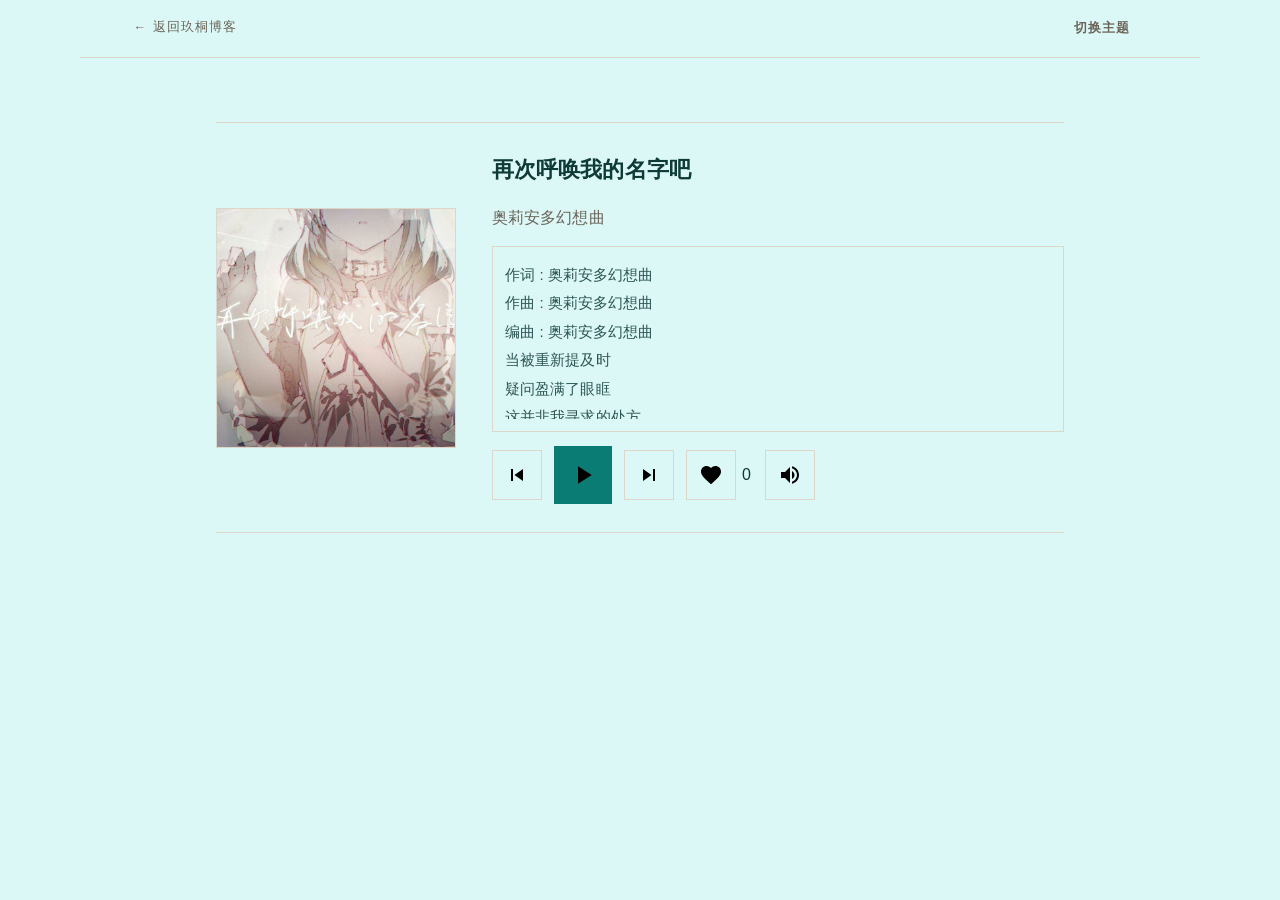
==== index.html @ cb377337 "独立化收尾：修正仓库层级、补齐部署配置、加本地歌单兜底 - 仓库根目录与站点根目录对齐（原先 .git 误套在内层 VocalRadio/ 下） - 新增 .gitignore；强化 .gitattr" ====
<!DOCTYPE html>
<html lang="zh-CN">
<head>
    <meta charset="UTF-8">
    <meta name="viewport" content="width=device-width, initial-scale=1.0">
    <title>术力口电台</title>
    <meta name="description" content="术力口电台：VOCALOID 歌曲播放器，带滚动歌词与点赞。">
    <meta name="theme-color" content="#39c5bb">
    <meta property="og:title" content="术力口电台">
    <meta property="og:description" content="VOCALOID 歌曲播放器，带滚动歌词与点赞。">
    <meta property="og:type" content="website">
    <link rel="icon" type="image/png" href="./cover/default.png">
    <link rel="stylesheet" href="./assets/style.css">
    <link rel="stylesheet" href="./assets/editorial.css">
</head>
<body class="radio-page">
    <div class="top-bar">
        <a class="back-home" href="https://yunjiutong.cn/" target="_blank" rel="noopener">← 返回玖桐博客</a>
        <button id="theme">切换主题</button>
    </div>
    <div class="container">
        <div class="card">
            <div class="media-card">
                <div class="radio-cover-wrap">
                    <img id="coverImg" class="radio-cover" src="./cover/default.png" alt="">
                </div>
                <div class="radio-right">
                    <div class="text-scroll-mask">
                        <div id="songTitle" class="song-title"></div>
                    </div>
                    <div class="text-scroll-mask">
                        <div id="songArtist" class="song-artist"></div>
                    </div>
                    <div class="lyric-box">
                        <div id="lyricWrap" class="lyric-wrap">暂无歌词~</div>
                    </div>
                    <div class="control-group">
                        <button class="btn-icon" id="btnPrev">
                            <svg viewBox="0 0 24 24"><path d="M6 6h2v12H6zm3.5 6l8.5 6V6z" /></svg>
                        </button>
                        <button class="btn-icon btn-play" id="btnPlay">
                            <svg viewBox="0 0 24 24"><path d="M8 5v14l11-7z" /></svg>
                        </button>
                        <button class="btn-icon" id="btnNext">
                            <svg viewBox="0 0 24 24"><path d="M6 18l8.5-6L6 6v12zM16 6v12h2V6h-2z" /></svg>
                        </button>
                        <div class="like-wrap">
                            <button class="btn-icon" id="btnLike">
                                <svg viewBox="0 0 24 24"><path d="M12 21.35l-1.45-1.32C5.4 15.36 2 12.28 2 8.5 2 5.42 4.42 3 7.5 3c1.74 0 3.41.81 4.5 2.09C13.09 3.81 14.76 3 16.5 3 19.58 3 22 5.42 22 8.5c0 3.78-3.4 6.86-8.55 11.54L12 21.35z" /></svg>
                            </button>
                            <span id="likeCountText" class="like-count-text">0</span>
                        </div>
                        <div class="volume-control" id="volumeControl">
                            <button class="btn-icon btn-mute" id="btnMute" title="音量">
                                <svg viewBox="0 0 24 24"><path d="M3 9v6h4l5 5V4L7 9H3zm13.5 3c0-1.77-1.02-3.29-2.5-4.03v8.05c1.48-.73 2.5-2.25 2.5-4.02zM14 3.23v2.06c2.89.86 5 3.54 5 6.71s-2.11 5.85-5 6.71v2.06c4.01-.91 7-4.49 7-8.77s-2.99-7.86-7-8.77z"/></svg>
                            </button>
                            <div class="volume-popover" id="volumePopover">
                                <input type="range" id="volumeSlider" min="0" max="100" step="1" value="80">
                                <span class="volume-text" id="volumeText">80%</span>
                            </div>
                        </div>
                    </div>
                </div>
            </div>
        </div>
    </div>
    <audio id="audioPlayer" preload="metadata" crossorigin="anonymous" playsinline></audio>
    <script src="./color-thief.min.js"></script>
    <script src="./assets/main.js"></script>
</body>
</html>
---- assets/style.css ----
* {
    margin: 0;
    padding: 0;
    box-sizing: border-box;
    -webkit-tap-highlight-color: transparent;
}
:root {
    /* Miku默认兜底配色，JS运行时覆盖 */
    --dyn-color1: rgb(14, 58, 56);
    --dyn-color2: rgb(220, 248, 246);
    --dyn-rgb1: 14, 58, 56;
    --dyn-rgb2: 220, 248, 246;
    color-scheme: light;
    --page-bg: var(--dyn-color2);
    --text-color: var(--dyn-color1);
    --text-secondary: rgba(var(--dyn-rgb1), 0.72);
    --surface: rgba(255, 255, 255, 0.18);
    --radius: 20px;
    --border: rgba(var(--dyn-rgb1), 0.16);
    --shadow-normal: 0 10px 30px rgba(0, 0, 0, 0.18);
}
/* 修复！主题挂载在html根节点 :root，不要写body */
:root[data-theme="dark"] {
    color-scheme: dark;
    --page-bg: var(--dyn-color1);
    --text-color: var(--dyn-color2);
    --text-secondary: rgba(var(--dyn-rgb2), 0.78);
    --surface: rgba(0, 0, 0, 0.22);
    --border: rgba(var(--dyn-rgb2), 0.14);
    --shadow-normal: 0 10px 30px rgba(0, 0, 0, 0.35);
}
body.empty-state {
    background: rgb(57, 197, 187);
    color: #ffffff;
}
body.empty-state .card {
    background: rgba(255, 255, 255, 0.18);
    border: 1px solid rgba(255, 255, 255, 0.25);
}
body.empty-state .song-title,
body.empty-state .song-artist,
body.empty-state .lyric-wrap {
    color: #ffffff;
}
body.empty-state .back-home {
    color: #ffffff;
}
body {
    font-family: system-ui, -apple-system, Segoe UI, Roboto, Noto Sans, Helvetica Neue, sans-serif;
    min-height: 100vh;
    background: var(--page-bg);
    color: var(--text-color);
    transition: background 0.4s ease, color 0.4s ease;
}
.top-bar {
    display: flex;
    justify-content: space-between;
    align-items: center;
    padding: 16px 24px;
}
.back-home {
    color: var(--text-color);
    text-decoration: none;
    font-size: 16px;
}
/* 昼夜按钮：加粗 hover放大1.05 */
#theme {
    font-weight: 700;
    border: 1px solid color-mix(in srgb, var(--text-color) 65%, transparent);
    background: color-mix(in srgb, var(--text-color) 18%, var(--surface));
    color: var(--text-color);
    border-radius: 999px;
    padding: 6px 14px;
    font-size: 15px;
    cursor: pointer;
    transition: all 0.25s ease, transform 0.18s ease;
}
#theme:hover {
    transform: scale(1.05);
    background: var(--text-color);
    color: var(--page-bg);
    border-color: var(--text-color);
}
.container {
    display: flex;
    justify-content: center;
    align-items: flex-start;
    min-height: calc(100vh - 80px);
    padding: 12px;
}
.card {
    width: min(920px, calc(100vw - 24px));
    background: color-mix(in srgb, var(--text-color) 12%, var(--page-bg));
    backdrop-filter: blur(14px);
    border-radius: var(--radius);
    padding: 24px;
    border: 1px solid var(--border);
    box-shadow: var(--shadow-normal);
    overflow: visible;
}

.radio-inner {
  display: flex;
  gap: 20px;
  align-items: flex-start;
  flex-wrap: wrap; /* ✅手机屏幕太窄自动换行，封面跑到上方，不会硬挤一行 */
}
/* media-card 作为cqw容器查询的父级 */
.media-card {
    container-type: inline-size;
    width: 100%;
    display: flex;
    gap: 24px;
    align-items: center;
    padding: 22px;
    border-radius: 20px;
    background: color-mix(in srgb, var(--text-color) 6%, var(--page-bg));
    box-shadow:
        0 8px 28px rgba(0, 0, 0, 0.16),
        0 2px 8px rgba(0, 0, 0, 0.08),
        inset 0 0 0 1px var(--border);
    backdrop-filter: blur(10px);
    transition: background 0.4s ease, box-shadow 0.4s ease;
    min-width: 0;
    overflow: visible;
}
:root[data-theme="dark"] .media-card {
    box-shadow:
        0 8px 28px rgba(0, 0, 0, 0.34),
        0 2px 8px rgba(0, 0, 0, 0.18),
        0 0 22px rgba(80, 220, 210, 0.10);
}
/* 封面容器：强制1:1正方形，基于media‑card容器自动缩放，设置上下限，不会溢出 */
/* 外层容器：固定正方形，控制封面整体大小 */
.radio-cover-wrap {
  width: 240px;
  /* 删除写死height，改用aspect‑ratio强制1:1正方形 */
  aspect-ratio: 1 / 1;
  border-radius: 14px;
  overflow: hidden;
  flex-shrink: 0;
}

.radio-cover {
  width: 100%;
  height: 100%;
  object-fit: cover;
  object-position: center center;
  display: block;
  opacity: 1;
  transition: opacity 0.35s ease;
}

.radio-inner {
  display: flex;
  gap: 20px;
  align-items: flex-start;
  flex-wrap: wrap;
  justify-content: center; /* 手机换行之后，封面整体居中，和截图UI匹配 */
}

@media (max-width: 640px) {
  .radio-cover-wrap {
    width: 160px;
    /* aspect‑ratio继承1/1，自动得到160px高度，保证正方形 */
  }
}
.radio-right {
    flex: 1 1 0%;
    min-width: 0;
    display: flex;
    flex-direction: column;
    gap: 14px;
    align-items: center;
    text-align: center;
}
.text-scroll-mask {
    width: 100%;
    overflow: hidden;
    position: relative;
}
.song-title {
    font-size: clamp(18px, 2.6cqw, 24px);
    font-weight: 700;
    color: var(--text-color);
    white-space: nowrap;
    overflow: hidden;
    text-overflow: ellipsis;
    max-width: 100%;
    transition: transform 0.18s ease, color 0.4s ease;
    text-align: center;
}
.song-title:hover {
    transform: scale(1.05);
}
.song-artist {
    font-size: clamp(14px, 2cqw, 16px);
    color: var(--text-secondary);
    white-space: nowrap;
    overflow: hidden;
    text-overflow: ellipsis;
    max-width: 100%;
    transition: transform 0.18s ease, color 0.4s ease;
    text-align: center;
}
.song-artist:hover {
    transform: scale(1.05);
}
.scroll-marquee {
    display: inline-block;
    animation: marquee 9s linear infinite;
}
@keyframes marquee {
    0% { transform: translateX(0); }
    50% { transform: translateX(-50%); }
    100% { transform: translateX(0); }
}
/* 歌词框：背景10%透明度，无边框，磨砂，hover放大 */
.lyric-box {
    width: 100%;
    height: clamp(140px, 22cqw, 200px);
    overflow: hidden;
    background: color-mix(in srgb, var(--text-color) 10%, var(--page-bg));
    border: none;
    border-radius: 14px;
    padding: 12px;
    display: flex;
    align-items: center;
    justify-content: center;
    transition: transform 0.18s ease, background 0.4s ease;
    margin: 0 auto;
}
.lyric-box:hover {
    transform: scale(1.05);
}
.lyric-wrap {
    width: 100%;
    max-height: 100%;
    text-align: center;
    line-height: 1.7;
    overflow: hidden;
    color: var(--text-color);
}
.lyric-line {
    margin: 3px 0;
    color: var(--text-color);
    opacity: 0.85;
    transition: all 0.25s;
}
.lyric-line.active {
    font-weight: 800;
    opacity: 1;
    transform: scale(1.05);
}
.control-group {
    display: flex;
    gap: clamp(6px,2cqw,12px);
    align-items: center;
    justify-content: center;
    flex-wrap: nowrap;
    flex-shrink: 1;
    min-width: 0;
}
/* 圆形按钮，基于media-card容器cqw自动适配；宽高完全相等保证永久正圆 */
.btn-icon {
    width: clamp(34px,11cqw,50px);
    height: clamp(34px,11cqw,50px);
    border-radius: 50%;
    border: none;
    background: rgba(var(--dyn-rgb1), 0.22);
    backdrop-filter: blur(6px);
    cursor: pointer;
    color: var(--text-color);
    display: flex;
    align-items: center;
    justify-content: center;
    transition: transform 0.18s ease, background 0.3s ease, color 0.3s ease;
    flex: 0 0 auto;
}
.btn-icon:hover {
    transform: scale(1.05);
}
.btn-icon:active {
    transform: scale(0.94);
}
.btn-play {
    width: clamp(40px,13cqw,58px);
    height: clamp(40px,13cqw,58px);
    background: rgba(var(--dyn-rgb1), 0.72);
    color: #ffffff;
}
/* 夜间模式按钮配色 */
:root[data-theme="dark"] .btn-icon {
    background: rgba(var(--dyn-rgb2), 0.18);
    color: var(--text-color);
}
:root[data-theme="dark"] .btn-play {
    background: rgba(var(--dyn-rgb2), 0.72);
    color: var(--dyn-color1);
}
.btn-icon svg {
    width: clamp(20px, 3cqw, 24px);
    height: clamp(20px, 3cqw, 24px);
    pointer-events: none;
}
.btn-play svg {
    width: clamp(24px, 3.6cqw, 30px);
    height: clamp(24px, 3.6cqw, 30px);
    pointer-events: none;
}
.like-wrap {
    display: flex;
    align-items: center;
    gap: 6px;
}
.like-count-text {
    font-size: clamp(14px, 2cqw, 16px);
    color: var(--text-color);
}
/* 音量控件：音量键 + 悬浮音量条（行内，与其他按钮同一排） */
.volume-control {
    position: relative;
    display: inline-flex;
    align-items: center;
    margin-left: 2px;
}
/* 音量键与其他播放按钮视觉对齐（尺寸/图标一致） */
.btn-mute {
    width: clamp(34px, 11cqw, 50px);
    height: clamp(34px, 11cqw, 50px);
}
.btn-mute svg {
    width: clamp(20px, 3cqw, 24px);
    height: clamp(20px, 3cqw, 24px);
    pointer-events: none;
}
.btn-mute.muted {
    background: rgba(var(--dyn-rgb1), 0.12);
}
:root[data-theme="dark"] .btn-mute.muted {
    background: rgba(var(--dyn-rgb2), 0.12);
}
/* 悬浮音量条：默认隐藏，悬浮音量键/音量条时显示 */
.volume-popover {
    position: absolute;
    left: 50%;
    bottom: calc(100% + 12px);
    transform: translateX(-50%) translateY(6px);
    opacity: 0;
    visibility: hidden;
    display: flex;
    align-items: center;
    gap: 8px;
    padding: 6px 12px;
    border-radius: 999px;
    background: color-mix(in srgb, var(--text-color) 90%, var(--page-bg));
    color: var(--page-bg);
    box-shadow: var(--shadow-normal);
    white-space: nowrap;
    z-index: 30;
    transition: opacity 0.22s ease, transform 0.22s ease, visibility 0s 0.22s;
}
.volume-popover.open {
    opacity: 1;
    visibility: visible;
    transform: translateX(-50%) translateY(0);
    transition: opacity 0.22s ease, transform 0.22s ease;
}
#volumeSlider {
    width: 110px;
    height: 6px;
    margin: 0;
    accent-color: var(--page-bg);
    cursor: pointer;
}
.volume-text {
    font-size: clamp(13px, 2cqw, 15px);
    min-width: 34px;
    text-align: center;
    color: var(--page-bg);
}
/* 移动端响应式 */
@media (max-width: 720px) {
    .radio-inner {
        flex-direction: column;
        min-width: 0;
    }
    .media-card {
        flex-direction: column;
        gap: 16px;
        padding: 18px;
        min-width: 0;
    }
    .card {
        padding: 16px;
    }
    .radio-cover-wrap {
        width: clamp(70px,45cqw,200px);
    }
    .radio-right {
        width: 100%;
        min-width: 0;
    }
}
---- assets/editorial.css ----
@charset "UTF-8";
/* 本文件是博客 asset/editorial.css 的副本，供电台站独立部署使用。
   电台站以 radio/ 目录为站点根，因此站内不再存在 ../asset/ 这类越级引用。
   博客侧改过 editorial.css 后，需要把这一份同步一次（cp asset/editorial.css radio/assets/）。 */
/* ==========================================================================
   editorial.css · 个人刊物（全站统一风格层）
   --------------------------------------------------------------------------
   方向：一个人办的同人志 / 独立刊物。
     · 版面：左对齐、非对称、细线分栏，不用卡片网格与投影
     · 字体：标题衬线（宋体系）+ 正文无衬线 + 元数据等宽
     · 色彩：纸白 / 墨黑，Miku 青只做编号、链接、指示器的小面积强调
     · 层级：靠字号、字重、留白与分隔线建立，不靠阴影和圆角

   用法：必须放在 style.css / library.css / manga.css 之后加载（覆盖层）。
     根目录页面  <link rel="stylesheet" href="./asset/editorial.css">
     子目录页面  <link rel="stylesheet" href="../asset/editorial.css">
   例外：library/read.html 与 manga/read.html 的沉浸阅读体验不引用本文件，
        保持既有全屏实现不变。
   ========================================================================== */

/* ==========================================================================
   1. 设计令牌（覆盖 style.css 的同名变量，使老组件自动换装）
   ========================================================================== */
:root{
  /* ---- 纸面与墨色 ---- */
  --bg:#f7f4ee;
  --bg-alt:#f0ece4;
  --surface:#fffdf9;
  --text:#1a1815;
  --text-secondary:#6b6459;
  --border:#ded6c8;
  --rule:#cfc5b4;

  /* ---- 强调色：Miku 青，克制使用 ---- */
  --primary:#39c5bb;
  --primary-dark:#0e948c;
  --accent:#0b7c74;          /* 浅底可读的青，用于链接与编号 */

  /* ---- 无阴影：改用细线分隔 ---- */
  --shadow-normal:none;
  --shadow-hover:none;
  --radius:0;
  --radius-l:2px;
  --radius-m:2px;

  /* ---- 字体族 ---- */
  --serif:"Songti SC","STSong","Source Han Serif SC","Noto Serif CJK SC","Noto Serif SC","SimSun",serif;
  --sans:-apple-system,BlinkMacSystemFont,"Segoe UI","PingFang SC","Hiragino Sans GB","Microsoft YaHei",sans-serif;
  --mono:ui-monospace,"SF Mono","Cascadia Mono",Consolas,"Liberation Mono","Courier New",monospace;

  /* ---- 尺度 ---- */
  --ed-max:1120px;
  /* 用 px 而非 ch：ch 会随元素自身字体（等宽/衬线）变化，导致细线宽度对不齐 */
  --ed-measure:640px;
  /* --nav-h 是导航栏的「设计高度」，与测量值 --header-h 分离。
     切勿让 .nav-inner 的高度反过来读 --header-h：
     脚本用 header.offsetHeight（含 1px 下边框）写 --header-h，
     若导航高度又依赖它，每测一次就长 1px，会无限膨胀。 */
  --nav-h:60px;
  --gutter:clamp(20px,5vw,56px);
  --header-h:60px;
  --font-body:clamp(15px,1.05vw,16.5px);
  --font-nav:clamp(12.5px,1vw,13.5px);
  --font-brand:clamp(17px,1.6vw,20px);
  --font-h1:clamp(30px,5.2vw,56px);
  --font-h2:clamp(20px,2.4vw,28px);
  --font-small:clamp(11.5px,1vw,12.5px);
  --speed:.22s;
  --ease:cubic-bezier(.22,.61,.36,1);
}

[data-theme="dark"]{
  --bg:#131211;
  --bg-alt:#191715;
  --surface:#1b1917;
  --text:#ece6dc;
  --text-secondary:#a09889;
  --border:#3b352d;
  --rule:#4a4238;
  --primary:#39c5bb;
  --primary-dark:#2aaea5;
  --accent:#5fd6cd;
  --shadow-normal:none;
  --shadow-hover:none;
}

/* ==========================================================================
   2. 基础（含轻量重置，使首页可只依赖本文件）
   ========================================================================== */
*,*::before,*::after{ box-sizing:border-box; margin:0; padding:0; }
html{ -webkit-text-size-adjust:100%; text-size-adjust:100%; scroll-behavior:smooth; }
html,body{ overflow-x:hidden; max-width:100%; }
img,svg,video,iframe,table{ max-width:100%; height:auto; }

body{
  background:var(--bg);
  color:var(--text);
  font-family:var(--sans);
  font-size:var(--font-body);
  line-height:1.75;
  letter-spacing:.006em;
  min-height:100vh;
  padding-top:var(--header-h,60px);
  -webkit-font-smoothing:antialiased;
  transition:background .35s ease, color .35s ease;
  text-underline-offset:.22em;
  text-decoration-thickness:1px;
}
a{ color:var(--accent); text-decoration:none; }
a:hover{ text-decoration:underline; }
:focus-visible{ outline:2px solid var(--accent); outline-offset:3px; border-radius:0; }
::selection{ background:color-mix(in srgb, var(--primary) 34%, transparent); }

/* 小号等宽「栏目 / 元数据」文字，是本刊的签名元素 */
.ed-meta,
.post-meta,
.date,
.a-meta{
  font-family:var(--mono);
  font-size:var(--font-small);
  letter-spacing:.08em;
  text-transform:uppercase;
  color:var(--text-secondary);
}

/* ==========================================================================
   3. 顶栏：一条细线，没有毛玻璃、没有圆角
   ========================================================================== */
.header-fixed{
  position:fixed;
  inset:0 0 auto 0;
  z-index:999;
  background:color-mix(in srgb, var(--bg) 94%, transparent);
  -webkit-backdrop-filter:saturate(120%) blur(8px);
  backdrop-filter:saturate(120%) blur(8px);
  border-bottom:1px solid var(--border);
  box-shadow:none;
  transition:background .3s ease, border-color .3s ease;
}
.header-fixed.scroll-down{
  background:color-mix(in srgb, var(--bg) 98%, transparent);
  box-shadow:none;
}
.header-fixed .nav-inner{
  max-width:var(--ed-max);
  margin:0 auto;
  padding:0 var(--gutter);
  /* 高度由内容 + 固定最小值决定，不读 --header-h（避免测量反馈循环） */
  min-height:var(--nav-h);
  height:auto;
  display:flex;
  align-items:center;
  gap:clamp(14px,2.4vw,32px);
  min-width:0;
}
.header-fixed .brand-wrap{ position:relative; flex:0 0 auto; }
.header-fixed .brand{
  font-family:var(--serif);
  font-size:var(--font-brand);
  font-weight:700;
  letter-spacing:.02em;
  color:var(--text);
  text-decoration:none;
}
.header-fixed .brand:hover{ color:var(--accent); text-decoration:none; }
.header-fixed .brand-caret{
  border:0;
  background:transparent;
  color:var(--text-secondary);
  font-size:9px;
  padding:4px 2px;
  cursor:pointer;
  vertical-align:2px;
}
.header-fixed .brand-menu{
  position:absolute;
  top:calc(100% + 14px);
  left:0;
  min-width:190px;
  padding:6px 0;
  background:var(--surface);
  border:1px solid var(--border);
  box-shadow:0 14px 34px rgba(0,0,0,.10);
  border-radius:0;
  opacity:0;
  visibility:hidden;
  transform:translateY(-6px);
  transition:opacity var(--speed) var(--ease), transform var(--speed) var(--ease), visibility var(--speed);
}
.header-fixed .brand-wrap.open .brand-menu,
.header-fixed .brand-wrap:hover .brand-menu,
.header-fixed .brand-wrap:focus-within .brand-menu{
  opacity:1;
  visibility:visible;
  transform:none;
}
.header-fixed .brand-menu a{
  display:block;
  padding:8px 18px;
  font-size:13.5px;
  color:var(--text);
  text-decoration:none;
  border-bottom:0;
}
.header-fixed .brand-menu a:hover{ background:var(--bg-alt); color:var(--accent); text-decoration:none; }
.header-fixed .nav-links{
  display:flex;
  align-items:center;
  gap:clamp(16px,2.2vw,30px);
  margin-left:auto;
  min-width:0;
}
.header-fixed .nav-link{
  font-family:var(--mono);
  font-size:var(--font-nav);
  letter-spacing:.06em;
  color:var(--text-secondary);
  text-decoration:none;
  padding:4px 0;
  border-bottom:1px solid transparent;
  transition:color .2s, border-color .2s;
}
.header-fixed .nav-link:hover{ color:var(--text); border-bottom-color:var(--text); text-decoration:none; }
.header-fixed .nav-link[aria-current="page"],
.header-fixed .nav-link.active{ color:var(--text); border-bottom-color:var(--accent); }
.header-fixed .theme-toggle{
  flex:0 0 auto;
  border:1px solid var(--border);
  background:transparent;
  color:var(--text-secondary);
  font-family:var(--mono);
  font-size:var(--font-small);
  letter-spacing:.06em;
  padding:5px 10px;
  border-radius:0;
  cursor:pointer;
  transition:color .2s, border-color .2s;
}
.header-fixed .theme-toggle:hover{ color:var(--text); border-color:var(--text); }

/* ==========================================================================
   4. 容器与栏目页眉
   ========================================================================== */
.container{
  max-width:960px;
  margin:0 auto;
  padding:clamp(28px,5vw,64px) var(--gutter) 0;
}
/* 栏目标题：等宽英文小标 + 中文大字 + 一条通到右边的细线 */
.ed-section{ margin:clamp(44px,7vw,88px) 0 0; }
.ed-section:first-of-type{ margin-top:clamp(28px,4vw,48px); }
.ed-section-head{
  display:flex;
  align-items:baseline;
  gap:clamp(12px,2vw,22px);
  margin-bottom:clamp(18px,2.4vw,26px);
}
.ed-section-head h2{
  flex:0 0 auto;
  font-family:var(--serif);
  font-size:var(--font-h2);
  font-weight:700;
  letter-spacing:.04em;
  line-height:1.2;
  margin:0;
}
.ed-section-head .ed-caption{
  flex:0 0 auto;
  order:-1;
  font-family:var(--mono);
  font-size:var(--font-small);
  letter-spacing:.18em;
  text-transform:uppercase;
  color:var(--accent);
}
.ed-section-head::after{
  content:"";
  flex:1 1 auto;
  height:1px;
  background:var(--border);
  transform:translateY(-.42em);
}

/* ==========================================================================
   5. 首页：刊头
   ========================================================================== */
.ed-wrap{
  max-width:var(--ed-max);
  margin:0 auto;
  padding:0 var(--gutter);
}
.ed-masthead{
  padding:clamp(44px,7vw,84px) 0 0;
  border-bottom:1px solid var(--text);
}
.ed-masthead .ed-kicker{
  font-family:var(--mono);
  font-size:var(--font-small);
  letter-spacing:.24em;
  text-transform:uppercase;
  color:var(--text-secondary);
  margin-bottom:clamp(20px,3vw,34px);
}
.ed-masthead h1{
  font-family:var(--serif);
  font-size:clamp(34px,6.4vw,72px);
  font-weight:700;
  line-height:1.16;
  letter-spacing:-.01em;
  margin:0 0 clamp(18px,2.4vw,26px);
}
/* 标题按短句显式分行：中文可任意处断行，交给浏览器会切出「的博客。」这种孤行 */
.ed-masthead h1 .ln{
  display:block;
  white-space:nowrap;
}
.ed-masthead h1 em{
  font-style:normal;
  color:var(--accent);
  border-bottom:2px solid color-mix(in srgb, var(--accent) 34%, transparent);
}
.ed-masthead .ed-lead{
  font-size:clamp(15px,1.35vw,18px);
  color:var(--text-secondary);
  max-width:44ch;
  margin:0 0 clamp(22px,3vw,30px);
}
.ed-masthead .ed-links{
  display:flex;
  flex-wrap:wrap;
  gap:6px clamp(18px,2.4vw,30px);
  margin-bottom:clamp(26px,3.4vw,38px);
}
.ed-masthead .ed-links a{
  font-family:var(--mono);
  font-size:var(--font-nav);
  letter-spacing:.04em;
  color:var(--text);
  border-bottom:1px solid var(--border);
  padding-bottom:2px;
}
.ed-masthead .ed-links a:hover{ color:var(--accent); border-bottom-color:var(--accent); text-decoration:none; }

/* 事实清单：把真实的收藏规模摆到版面上 */
.ed-facts{
  display:grid;
  grid-template-columns:repeat(auto-fit,minmax(160px,1fr));
  gap:1px;
  background:var(--border);
  border-top:1px solid var(--border);
  /* 底边交给 .ed-masthead 的墨线收口，避免出现两条平行线 */
}
.ed-fact{
  background:var(--bg);
  padding:clamp(12px,1.6vw,18px) clamp(6px,1vw,10px);
}
.ed-fact b{
  display:block;
  font-family:var(--serif);
  font-size:clamp(22px,2.6vw,30px);
  font-weight:700;
  line-height:1.1;
  letter-spacing:-.01em;
  font-variant-numeric:tabular-nums;
}
.ed-fact span{
  display:block;
  margin-top:6px;
  font-family:var(--mono);
  font-size:var(--font-small);
  letter-spacing:.1em;
  color:var(--text-secondary);
}

/* ==========================================================================
   6. 目录行（取代卡片网格）
   ========================================================================== */
.ed-index{ list-style:none; border-top:1px solid var(--border); }
.ed-entry{
  display:grid;
  grid-template-columns:3.2em minmax(0,1fr) auto;
  align-items:baseline;
  gap:clamp(10px,1.8vw,22px);
  padding:clamp(16px,2vw,22px) 0;
  border-bottom:1px solid var(--border);
  text-decoration:none;
  color:var(--text);
  transition:background .2s ease;
}
.ed-entry:hover{ background:color-mix(in srgb, var(--primary) 6%, transparent); text-decoration:none; }
.ed-entry .ed-no{
  font-family:var(--mono);
  font-size:var(--font-small);
  letter-spacing:.08em;
  color:var(--text-secondary);
  transition:color .2s;
  font-variant-numeric:tabular-nums;
}
.ed-entry:hover .ed-no{ color:var(--accent); }
.ed-entry .ed-body{ min-width:0; }
.ed-entry .ed-title{
  display:block;
  font-family:var(--serif);
  font-size:clamp(18px,2vw,23px);
  font-weight:700;
  line-height:1.35;
  letter-spacing:.01em;
  margin:0 0 4px;
}
.ed-entry:hover .ed-title{ text-decoration:underline; text-decoration-thickness:1px; }
.ed-entry .ed-sum{
  display:block;
  font-size:14.5px;
  color:var(--text-secondary);
  line-height:1.6;
  overflow:hidden;
  text-overflow:ellipsis;
  white-space:nowrap;
}
.ed-entry .ed-right{
  display:flex;
  align-items:baseline;
  gap:clamp(10px,1.6vw,20px);
  white-space:nowrap;
  font-family:var(--mono);
  font-size:var(--font-small);
  letter-spacing:.06em;
  color:var(--text-secondary);
  font-variant-numeric:tabular-nums;
}
.ed-entry .ed-code{
  color:var(--accent);
  letter-spacing:.12em;
}
.ed-entry .ed-arrow{ transition:transform .2s var(--ease); }
.ed-entry:hover .ed-arrow{ transform:translateX(4px); }

/* 站点入口行：中文标题 + 等宽分类号 */
.ed-entry.site .ed-title{
  font-family:var(--sans);
  font-size:clamp(17px,1.8vw,20px);
  font-weight:600;
  letter-spacing:.02em;
}

/* ==========================================================================
   7. 文章页 / 关于页
   ========================================================================== */
.article{ margin:0; max-width:var(--ed-measure); }
.article-head{
  padding-bottom:clamp(18px,2.4vw,26px);
  border-bottom:1px solid var(--text);
  margin-bottom:clamp(24px,3vw,36px);
}
.page-title{
  font-family:var(--serif);
  font-size:var(--font-h1);
  font-weight:700;
  line-height:1.2;
  letter-spacing:-.01em;
  margin:0 0 clamp(12px,1.6vw,18px);
}
.post-meta{
  display:flex;
  flex-wrap:wrap;
  align-items:baseline;
  gap:6px 16px;
}
.post-tag{
  display:inline-block;
  padding:2px 8px;
  border:1px solid var(--border);
  color:var(--accent);
  font-family:var(--mono);
  font-size:var(--font-small);
  letter-spacing:.06em;
  border-radius:0;
}
.article-body,
.card{
  background:transparent;
  border:0;
  border-radius:0;
  box-shadow:none;
  padding:0;
}
.article-body{ max-width:var(--ed-measure); }
.article-body:hover{ box-shadow:none; transform:none; }

/* 正文排版 */
.prose{ font-size:var(--font-body); line-height:1.9; }
.prose > :first-child{ margin-top:0; }
.prose h2,
.prose h3,
.prose h4{
  font-family:var(--serif);
  font-weight:700;
  letter-spacing:.01em;
  line-height:1.35;
}
.prose h2{
  font-size:clamp(20px,2.2vw,26px);
  margin:2.2em 0 .7em;
  padding-top:.7em;
  border-top:1px solid var(--border);
}
.prose h3{ font-size:clamp(17px,1.8vw,20px); margin:1.8em 0 .5em; }
.prose p{ margin:0 0 1.15em; }
.prose a{ border-bottom:1px solid color-mix(in srgb, var(--accent) 40%, transparent); }
.prose a:hover{ text-decoration:none; border-bottom-color:var(--accent); }
.prose blockquote{
  margin:1.6em 0;
  padding:2px 0 2px 18px;
  border-left:2px solid var(--accent);
  color:var(--text-secondary);
  font-family:var(--serif);
}
.prose blockquote p:last-child{ margin-bottom:0; }
.prose code{
  font-family:var(--mono);
  font-size:.88em;
  padding:1px 5px;
  background:var(--bg-alt);
  border:1px solid var(--border);
  border-radius:0;
}
.prose pre{
  background:var(--bg-alt);
  border:1px solid var(--border);
  border-radius:0;
  padding:16px 18px;
  overflow:auto;
  line-height:1.6;
}
.prose pre code{ padding:0; border:0; background:none; font-size:13px; }
.prose ul,
.prose ol{ padding-left:1.3em; margin:0 0 1.15em; }
.prose li{ margin:.35em 0; }
.prose hr{ border:0; border-top:1px solid var(--border); margin:2.2em 0; }
.prose img{ display:block; margin:1.6em 0; }

/* 关于页：把卡片压平成带细线的条目 */
.about-cards{
  display:grid;
  gap:clamp(26px,3.6vw,44px);
  max-width:var(--ed-measure);
}
.about-card{
  background:transparent !important;
  border:0 !important;
  border-top:1px solid var(--text) !important;
  border-radius:0 !important;
  box-shadow:none !important;
  padding:clamp(14px,1.8vw,20px) 0 0 !important;
  color:var(--text) !important;
  transition:none;
}
.about-card h2{
  font-family:var(--serif);
  font-size:clamp(17px,1.7vw,20px);
  font-weight:700;
  letter-spacing:.06em;
  margin:0 0 10px;
  color:var(--text) !important;
}
.about-card .about-text,
.about-card .about-desc,
.about-card .md-body{ color:var(--text) !important; }
.about-card .about-desc{ color:var(--text-secondary) !important; }
.about-card .card-link{
  color:var(--accent) !important;
  text-decoration:none;
  border-bottom:1px solid color-mix(in srgb, var(--accent) 40%, transparent);
}
.about-card .card-btn{
  display:inline-block;
  margin-top:14px;
  padding:7px 16px;
  background:transparent !important;
  color:var(--text) !important;
  border:1px solid var(--text) !important;
  border-radius:0;
  font-family:var(--mono);
  font-size:var(--font-small);
  letter-spacing:.08em;
  text-decoration:none;
}
.about-card .card-btn:hover{ background:var(--text) !important; color:var(--bg) !important; }

/* ==========================================================================
   8. 通用按钮
   ========================================================================== */
.btn{
  display:inline-block;
  padding:9px 18px;
  background:transparent;
  color:var(--text);
  border:1px solid var(--text);
  border-radius:0;
  box-shadow:none;
  font-family:var(--mono);
  font-size:var(--font-nav);
  font-weight:500;
  letter-spacing:.06em;
  text-decoration:none;
  transition:background .2s, color .2s, border-color .2s;
}
.btn:hover{ background:var(--text); color:var(--bg); box-shadow:none; transform:none; }
.btn.ghost{ background:transparent; color:var(--text-secondary); border:1px solid var(--border); }
.btn.ghost:hover{ background:transparent; color:var(--text); border-color:var(--text); }
.btn.small{ padding:6px 13px; font-size:var(--font-small); }

/* ==========================================================================
   9. 书架 / 漫画库
   ========================================================================== */
#libraryMain{ max-width:var(--ed-max); }
.library-head{
  align-items:flex-end;
  padding-bottom:clamp(14px,1.8vw,20px);
  border-bottom:1px solid var(--text);
  margin-bottom:0;
}
.library-head h1{
  font-family:var(--serif);
  font-size:var(--font-h1);
  font-weight:700;
  letter-spacing:-.01em;
  line-height:1.2;
}
.library-head p{
  font-family:var(--mono);
  font-size:var(--font-small);
  letter-spacing:.08em;
  color:var(--text-secondary);
  margin-top:8px;
}
.search-box{
  background:transparent;
  border:0;
  border-bottom:1px solid var(--border);
  border-radius:0;
  padding:8px 2px;
  font-family:var(--mono);
  font-size:var(--font-small);
  letter-spacing:.04em;
  color:var(--text);
  min-width:min(260px,60vw);
}
.search-box:focus{ outline:none; border-bottom-color:var(--accent); }
.book-grid{
  display:block;
  margin-top:8px;
}
.book-card{
  display:grid;
  grid-template-columns:64px minmax(0,1fr);
  gap:clamp(14px,2vw,24px);
  background:transparent;
  border:0;
  border-bottom:1px solid var(--border);
  border-radius:0;
  box-shadow:none;
  padding:clamp(16px,2vw,22px) 0;
  transition:background .2s;
}
.book-card:hover{ background:color-mix(in srgb, var(--primary) 5%, transparent); transform:none; box-shadow:none; }
.book-cover{
  width:64px;
  height:86px;
  /* 网格项默认 min-height:auto（等于内容最小高度），
     竖排书名的长标题会把封面撑高，必须显式归零 */
  min-width:0;
  min-height:0;
  align-self:start;
  object-fit:cover;
  border-radius:0;
  border:1px solid var(--border);
  background:var(--bg-alt);
}
/* 无封面时用竖排书名当书脊，避免长书名把行高撑开 */
.book-cover-placeholder{
  writing-mode:vertical-rl;
  text-orientation:upright;
  display:flex;
  align-items:flex-start;
  justify-content:flex-start;
  padding:9px 6px;
  font-family:var(--serif);
  font-size:11px;
  line-height:1.25;
  letter-spacing:.08em;
  color:var(--text-secondary);
  white-space:nowrap;      /* 竖排时不折到第二列，超出直接裁掉 */
  overflow:hidden;
}
.book-title{
  font-family:var(--serif);
  font-size:clamp(17px,1.8vw,20px);
  font-weight:700;
  letter-spacing:.01em;
  margin:0 0 4px;
}
/* 行内三栏：正文信息在左，操作按钮成列贴右，避免长行右侧大片空白 */
.book-body{
  display:grid;
  grid-template-columns:minmax(0,1fr) auto;
  gap:2px 20px;
  align-items:start;
  align-content:start;
  min-width:0;
}
.book-body > *{ grid-column:1; }
.book-actions{
  grid-column:2;
  grid-row:1;
  align-self:start;
  flex-direction:column;
  align-items:flex-end;
  gap:8px;
}
.book-author{
  font-family:var(--mono);
  font-size:var(--font-small);
  letter-spacing:.06em;
  color:var(--text-secondary);
  margin-bottom:8px;
}
.book-desc{
  font-size:14px;
  line-height:1.65;
  color:var(--text-secondary);
  margin:0 0 10px;
  display:-webkit-box;
  -webkit-line-clamp:2;
  -webkit-box-orient:vertical;
  overflow:hidden;
}
.book-tags{ display:flex; flex-wrap:wrap; gap:6px; margin-bottom:12px; }
.book-tag{
  font-family:var(--mono);
  font-size:11px;
  letter-spacing:.06em;
  padding:2px 7px;
  border:1px solid var(--border);
  color:var(--text-secondary);
  border-radius:0;
  background:transparent;
}
.book-actions{ display:flex; flex-wrap:wrap; gap:10px; }

/* 密码屏 */
.password-screen{ padding:clamp(40px,8vw,96px) var(--gutter); }
.lock-card{
  max-width:420px;
  margin:0 auto;
  background:transparent;
  border:0;
  border-top:1px solid var(--text);
  border-radius:0;
  box-shadow:none;
  padding:clamp(22px,3vw,32px) 0 0;
}
.lock-card h1{
  font-family:var(--serif);
  font-size:clamp(22px,2.6vw,30px);
  font-weight:700;
  letter-spacing:.02em;
  margin:0 0 8px;
}
.lock-card p{
  font-family:var(--mono);
  font-size:var(--font-small);
  letter-spacing:.04em;
  color:var(--text-secondary);
  margin:0 0 18px;
}
.lock-field{
  width:100%;
  background:transparent;
  border:0;
  border-bottom:1px solid var(--border);
  border-radius:0;
  padding:10px 2px;
  font-family:var(--mono);
  font-size:14px;
  color:var(--text);
  margin-bottom:6px;
}
.lock-field:focus{ outline:none; border-bottom-color:var(--accent); }
.lock-error{
  min-height:20px;
  font-family:var(--mono);
  font-size:var(--font-small);
  color:#b4483c;
}
.lock-card .btn{ margin-top:8px; }
.empty-library{
  padding:clamp(24px,4vw,40px) 0;
  font-family:var(--mono);
  font-size:13px;
  letter-spacing:.04em;
  color:var(--text-secondary);
  border-bottom:1px solid var(--border);
}

/* ==========================================================================
   10. 电台
   ========================================================================== */
.top-bar{
  max-width:var(--ed-max);
  margin:0 auto;
  padding:14px var(--gutter);
  display:flex;
  align-items:center;
  justify-content:space-between;
  gap:16px;
  border-bottom:1px solid var(--border);
}
.top-bar .back-home,
.top-bar #theme{
  font-family:var(--mono);
  font-size:var(--font-small);
  letter-spacing:.08em;
  color:var(--text-secondary);
  background:transparent;
  border:0;
  cursor:pointer;
  text-decoration:none;
}
.top-bar .back-home:hover,
.top-bar #theme:hover{ color:var(--text); text-decoration:none; }
.radio-cover{ border-radius:0; border:1px solid var(--border); }

/* ==========================================================================
   11. 页脚
   ========================================================================== */
.a-footer,
footer.card{
  max-width:var(--ed-max);
  margin:clamp(40px,6vw,72px) auto 0;
  padding:18px var(--gutter) clamp(28px,4vw,44px);
  border-top:1px solid var(--border);
  background:transparent;
  border-radius:0;
  box-shadow:none;
  font-family:var(--mono);
  font-size:var(--font-small);
  letter-spacing:.06em;
  color:var(--text-secondary);
  text-align:left;
}
/* 文章页 / 关于页的页脚与正文列对齐，避免出现两条不同宽度的细线 */
.container > footer.card{
  max-width:var(--ed-measure);
  margin:clamp(40px,6vw,72px) 0 0;
  padding-left:0;
  padding-right:0;
}
footer.card a{ color:var(--text-secondary); }
footer.card a:hover{ color:var(--accent); }

/* ==========================================================================
   11.5 电台：保留「随封面取色」的动态背景（该页的核心特征），只统一容器形态
   ========================================================================== */
body.radio-page{
  background:var(--page-bg);
  color:var(--text-color);
  padding-top:0;
}
body.radio-page .card{
  width:min(920px, 100%);
  background:transparent;
  border:0;
  border-radius:0;
  box-shadow:none;
  padding:0;
  -webkit-backdrop-filter:none;
  backdrop-filter:none;
}
body.radio-page .media-card{
  background:transparent;
  border:0;
  border-top:1px solid var(--border);
  border-bottom:1px solid var(--border);
  border-radius:0;
  box-shadow:none;
  padding:clamp(18px,3vw,28px) 0;
  gap:clamp(18px,3vw,36px);
  -webkit-backdrop-filter:none;
  backdrop-filter:none;
}
body.radio-page .radio-cover-wrap{ border-radius:0; }
body.radio-page .lyric-box{
  border-radius:0;
  background:transparent;
  border:1px solid var(--border);
}
body.radio-page .btn-icon{
  border-radius:0;
  background:transparent;
  border:1px solid var(--border);
  -webkit-backdrop-filter:none;
  backdrop-filter:none;
}
body.radio-page .btn-play{
  border-radius:0;
  background:var(--accent);
  color:#fff;
  border-color:var(--accent);
}
body.radio-page .btn-icon:hover{ transform:none; }
body.radio-page .song-title,
body.radio-page .song-artist{ text-align:left; }
body.radio-page .song-title:hover,
body.radio-page .song-artist:hover,
body.radio-page .lyric-box:hover{ transform:none; }
body.radio-page .radio-right{ align-items:flex-start; text-align:left; }
body.radio-page .lyric-wrap{ text-align:left; }

/* ==========================================================================
   11.8 404
   ========================================================================== */
.page-404{ text-align:left; }
.page-404 .error-code{
  font-family:var(--mono);
  font-size:clamp(44px,7vw,80px);
  line-height:1;
  letter-spacing:.08em;
  color:var(--accent);
  margin-bottom:14px;
}
.page-404 h1{
  font-family:var(--serif);
  font-size:var(--font-h2);
  letter-spacing:.02em;
  margin-bottom:12px;
}
.page-404 p{ max-width:var(--ed-measure); }

/* ==========================================================================
   12. 响应式
   ========================================================================== */
@media (max-width:820px){
  /* 手机上保留主导航：四个短链接压缩间距即可放下，不要让用户只能靠 ▾ 找路 */
  .header-fixed .nav-inner{ gap:10px; }
  .header-fixed .nav-links{ display:flex; gap:clamp(10px,3vw,16px); }
  .header-fixed .nav-link{ font-size:11.5px; letter-spacing:0; }
  .header-fixed .theme-toggle{ padding:5px 8px; }
  .ed-entry{
    grid-template-columns:2.4em minmax(0,1fr);
    gap:10px;
    padding:14px 0;
  }
  .ed-entry .ed-right{
    grid-column:2;
    margin-top:6px;
    font-size:11.5px;
  }
  .ed-entry .ed-sum{ white-space:normal; }
  .ed-facts{ grid-template-columns:repeat(2,1fr); }
  .book-card{ grid-template-columns:52px minmax(0,1fr); gap:12px; }
  .book-cover{ width:52px; height:70px; }
  .book-body{ grid-template-columns:minmax(0,1fr); }
  .book-body > *{ grid-column:1; }
  .book-actions{
    grid-column:1;
    grid-row:auto;
    flex-direction:row;
    align-items:center;
    justify-content:flex-start;
  }
  .library-head{ flex-direction:column; align-items:stretch; gap:12px; }
  .search-box{ width:100%; min-width:0; }
}
@media (max-width:480px){
  .ed-masthead h1{ font-size:clamp(28px,8.4vw,40px); }
  .ed-entry .ed-right .ed-code{ display:none; }
  .ed-facts{ grid-template-columns:1fr 1fr; }
}

@media (prefers-reduced-motion:reduce){
  *,*::before,*::after{
    animation-duration:.01ms !important;
    animation-name:none !important;
    transition-duration:.01ms !important;
    scroll-behavior:auto !important;
  }
}
@media print{
  .header-fixed,.theme-toggle{ display:none; }
  body{ padding-top:0; background:#fff; color:#000; }
}
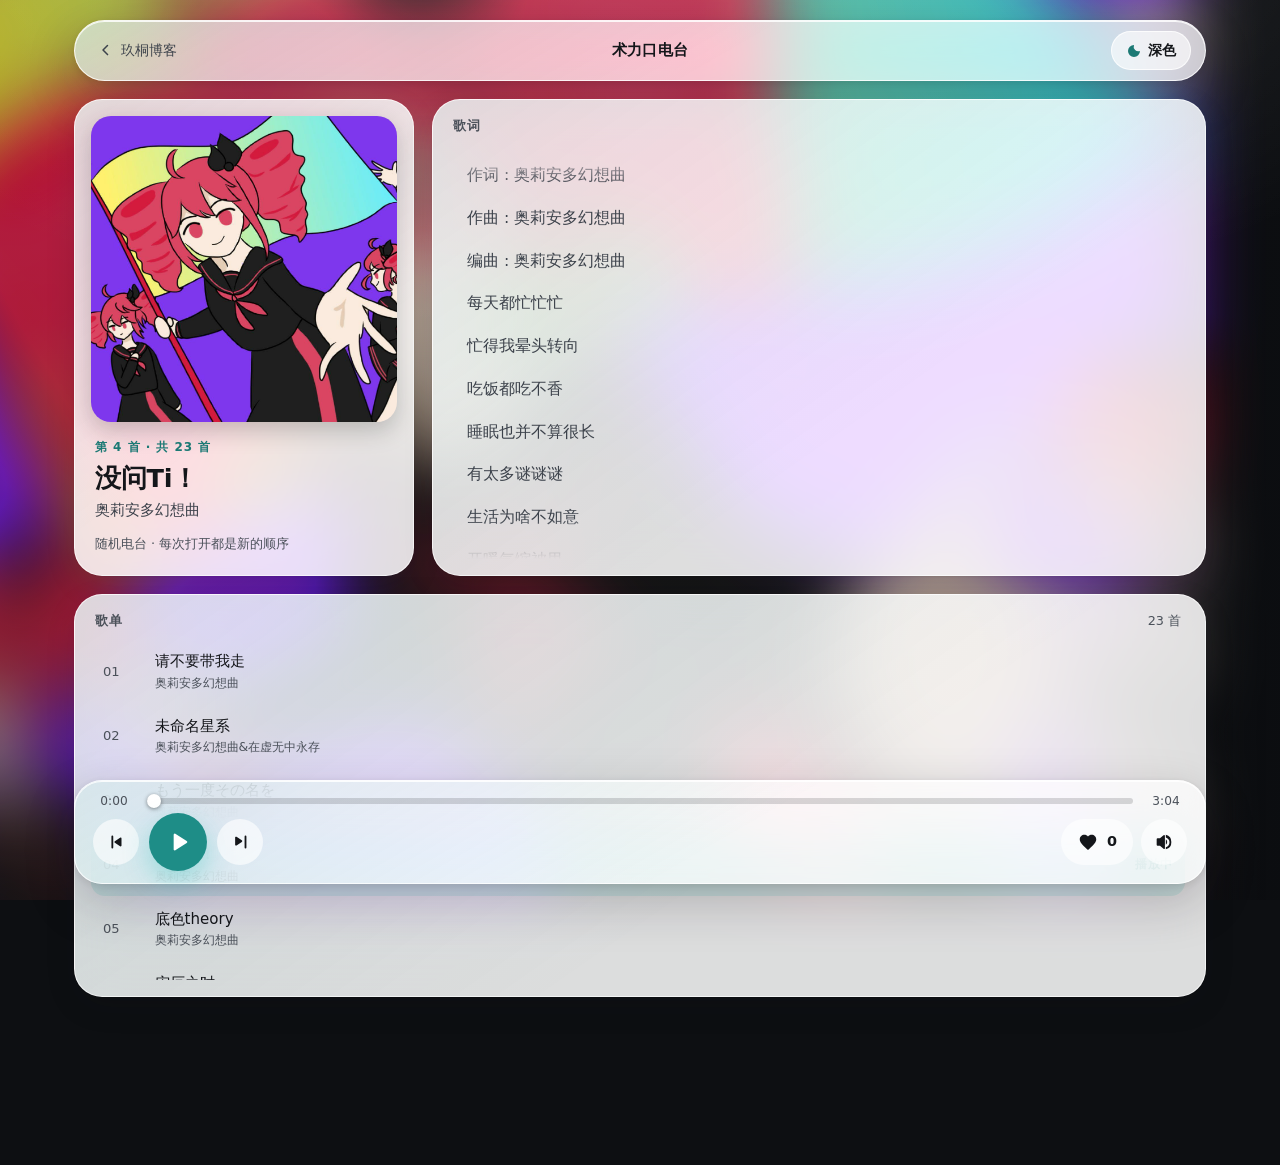
==== commit 64b8cf63: "重构电台站视觉：卡片式布局 + 模糊封面背景 + 磨砂玻璃播放条；歌词改为容器内居中滚动（修高亮溢出）；补歌单卡片、进度条、焦点与 aria" ====
--- a/index.html
+++ b/index.html
@@ -1,71 +1,119 @@
 <!DOCTYPE html>
 <html lang="zh-CN">
 <head>
-    <meta charset="UTF-8">
-    <meta name="viewport" content="width=device-width, initial-scale=1.0">
-    <title>术力口电台</title>
-    <meta name="description" content="术力口电台：VOCALOID 歌曲播放器，带滚动歌词与点赞。">
-    <meta name="theme-color" content="#39c5bb">
-    <meta property="og:title" content="术力口电台">
-    <meta property="og:description" content="VOCALOID 歌曲播放器，带滚动歌词与点赞。">
-    <meta property="og:type" content="website">
-    <link rel="icon" type="image/png" href="./cover/default.png">
-    <link rel="stylesheet" href="./assets/style.css">
-    <link rel="stylesheet" href="./assets/editorial.css">
+  <meta charset="UTF-8">
+  <meta name="viewport" content="width=device-width, initial-scale=1.0">
+  <title>术力口电台</title>
+  <meta name="description" content="术力口电台：VOCALOID 歌曲播放器，带滚动歌词、歌单与点赞。">
+  <meta name="theme-color" content="#39c5bb">
+  <meta property="og:title" content="术力口电台">
+  <meta property="og:description" content="VOCALOID 歌曲播放器，带滚动歌词与点赞。">
+  <meta property="og:type" content="website">
+  <link rel="icon" type="image/png" href="./cover/default.png">
+  <link rel="stylesheet" href="./assets/style.css">
 </head>
-<body class="radio-page">
-    <div class="top-bar">
-        <a class="back-home" href="https://yunjiutong.cn/" target="_blank" rel="noopener">← 返回玖桐博客</a>
-        <button id="theme">切换主题</button>
+<body>
+  <a class="skip-link" href="#playerControls">跳到播放控件</a>
+
+  <!-- 背景层：当前封面的低清缩略图 + 模糊。深浅主题共用同一张背景，切换主题不改变它 -->
+  <div class="ambient" aria-hidden="true">
+    <img id="ambientImg" class="ambient__image" src="./cover/default.png" alt="" decoding="async">
+    <div class="ambient__scrim"></div>
+  </div>
+
+  <div class="shell">
+    <header class="topbar card card--glass">
+      <a class="topbar__back" href="https://yunjiutong.cn/" target="_blank" rel="noopener">
+        <svg viewBox="0 0 24 24" aria-hidden="true" focusable="false"><path d="M14.7 5.3a1 1 0 0 1 0 1.4L9.4 12l5.3 5.3a1 1 0 1 1-1.4 1.4l-6-6a1 1 0 0 1 0-1.4l6-6a1 1 0 0 1 1.4 0z"/></svg>
+        <span>玖桐博客</span>
+      </a>
+
+      <h1 class="topbar__brand">术力口电台</h1>
+
+      <button id="theme" class="chip" type="button" aria-pressed="false" aria-label="切换到深色主题">
+        <svg class="chip__icon chip__icon--moon" viewBox="0 0 24 24" aria-hidden="true" focusable="false"><path d="M12 3a9 9 0 1 0 9 9 7 7 0 0 1-9-9z"/></svg>
+        <svg class="chip__icon chip__icon--sun" viewBox="0 0 24 24" aria-hidden="true" focusable="false"><circle cx="12" cy="12" r="4.2"/><path d="M11 1.6h2v2.6h-2zM11 19.8h2v2.6h-2zM1.6 11h2.6v2H1.6zM19.8 11h2.6v2h-2.6zM4.4 5.8l1.4-1.4 1.9 1.9-1.4 1.4zM16.3 17.7l1.4-1.4 1.9 1.9-1.4 1.4zM17.7 4.4l1.4 1.4-1.9 1.9-1.4-1.4zM5.8 16.3l1.4 1.4-1.9 1.9-1.4-1.4z"/></svg>
+        <span id="themeLabel" class="chip__text">深色</span>
+      </button>
+    </header>
+
+    <main class="stage">
+      <section class="card now" aria-labelledby="nowTitle">
+        <div class="now__cover">
+          <img id="coverImg" class="now__cover-img" src="./cover/default.png" alt="当前歌曲封面" crossorigin="anonymous">
+        </div>
+        <div class="now__meta">
+          <p class="now__index" id="nowIndex">正在载入…</p>
+          <h2 class="now__title" id="songTitle">—</h2>
+          <p class="now__artist" id="songArtist">—</p>
+          <p class="now__hint">随机电台 · 每次打开都是新的顺序</p>
+        </div>
+      </section>
+
+      <section class="card lyrics" aria-labelledby="lyricHeading">
+        <div class="card__head">
+          <h2 class="card__heading" id="lyricHeading">歌词</h2>
+        </div>
+        <div class="lyrics__scroll" id="lyricBox" tabindex="0" role="region" aria-label="歌词，可上下滚动">
+          <div id="lyricWrap" class="lyrics__inner">
+            <p class="lyrics__placeholder">正在载入歌词…</p>
+          </div>
+        </div>
+      </section>
+
+      <section class="card list" aria-labelledby="listHeading">
+        <div class="card__head">
+          <h2 class="card__heading" id="listHeading">歌单</h2>
+          <p class="card__count" id="listCount">载入中</p>
+        </div>
+        <ol class="list__items" id="playlistList"></ol>
+      </section>
+    </main>
+  </div>
+
+  <footer class="player card card--glass" aria-label="播放控制">
+    <div class="player__progress">
+      <label class="sr-only" for="seek">播放进度</label>
+      <span class="player__time" id="timeNow">0:00</span>
+      <input class="seek" id="seek" type="range" min="0" max="1000" step="1" value="0" aria-describedby="timeNow timeTotal">
+      <span class="player__time" id="timeTotal">0:00</span>
     </div>
-    <div class="container">
-        <div class="card">
-            <div class="media-card">
-                <div class="radio-cover-wrap">
-                    <img id="coverImg" class="radio-cover" src="./cover/default.png" alt="">
-                </div>
-                <div class="radio-right">
-                    <div class="text-scroll-mask">
-                        <div id="songTitle" class="song-title"></div>
-                    </div>
-                    <div class="text-scroll-mask">
-                        <div id="songArtist" class="song-artist"></div>
-                    </div>
-                    <div class="lyric-box">
-                        <div id="lyricWrap" class="lyric-wrap">暂无歌词~</div>
-                    </div>
-                    <div class="control-group">
-                        <button class="btn-icon" id="btnPrev">
-                            <svg viewBox="0 0 24 24"><path d="M6 6h2v12H6zm3.5 6l8.5 6V6z" /></svg>
-                        </button>
-                        <button class="btn-icon btn-play" id="btnPlay">
-                            <svg viewBox="0 0 24 24"><path d="M8 5v14l11-7z" /></svg>
-                        </button>
-                        <button class="btn-icon" id="btnNext">
-                            <svg viewBox="0 0 24 24"><path d="M6 18l8.5-6L6 6v12zM16 6v12h2V6h-2z" /></svg>
-                        </button>
-                        <div class="like-wrap">
-                            <button class="btn-icon" id="btnLike">
-                                <svg viewBox="0 0 24 24"><path d="M12 21.35l-1.45-1.32C5.4 15.36 2 12.28 2 8.5 2 5.42 4.42 3 7.5 3c1.74 0 3.41.81 4.5 2.09C13.09 3.81 14.76 3 16.5 3 19.58 3 22 5.42 22 8.5c0 3.78-3.4 6.86-8.55 11.54L12 21.35z" /></svg>
-                            </button>
-                            <span id="likeCountText" class="like-count-text">0</span>
-                        </div>
-                        <div class="volume-control" id="volumeControl">
-                            <button class="btn-icon btn-mute" id="btnMute" title="音量">
-                                <svg viewBox="0 0 24 24"><path d="M3 9v6h4l5 5V4L7 9H3zm13.5 3c0-1.77-1.02-3.29-2.5-4.03v8.05c1.48-.73 2.5-2.25 2.5-4.02zM14 3.23v2.06c2.89.86 5 3.54 5 6.71s-2.11 5.85-5 6.71v2.06c4.01-.91 7-4.49 7-8.77s-2.99-7.86-7-8.77z"/></svg>
-                            </button>
-                            <div class="volume-popover" id="volumePopover">
-                                <input type="range" id="volumeSlider" min="0" max="100" step="1" value="80">
-                                <span class="volume-text" id="volumeText">80%</span>
-                            </div>
-                        </div>
-                    </div>
-                </div>
-            </div>
+
+    <div class="player__row" id="playerControls" tabindex="-1">
+      <div class="player__group">
+        <button class="btn btn--round" id="btnPrev" type="button" aria-label="上一首">
+          <svg viewBox="0 0 24 24" aria-hidden="true" focusable="false"><path d="M7 6a1 1 0 0 1 2 0v12a1 1 0 1 1-2 0V6zm10.3 1.2a1 1 0 0 1 .7.95v7.7a1 1 0 0 1-1.55.83l-5.7-3.85a1 1 0 0 1 0-1.66l5.7-3.85a1 1 0 0 1 .85-.12z"/></svg>
+        </button>
+        <button class="btn btn--play" id="btnPlay" type="button" aria-label="播放">
+          <svg viewBox="0 0 24 24" aria-hidden="true" focusable="false"><path d="M8 5.14v13.72a1 1 0 0 0 1.52.85l10.5-6.86a1 1 0 0 0 0-1.7L9.52 4.3A1 1 0 0 0 8 5.14z"/></svg>
+        </button>
+        <button class="btn btn--round" id="btnNext" type="button" aria-label="下一首">
+          <svg viewBox="0 0 24 24" aria-hidden="true" focusable="false"><path d="M17 6a1 1 0 0 1 2 0v12a1 1 0 1 1-2 0V6zM6.7 7.2a1 1 0 0 1 1.55-.83l5.7 3.85a1 1 0 0 1 0 1.66l-5.7 3.85a1 1 0 0 1-1.55-.83V7.2z"/></svg>
+        </button>
+      </div>
+
+      <div class="player__group player__group--end">
+        <button class="btn btn--pill" id="btnLike" type="button" aria-label="为这首歌点赞">
+          <svg class="btn__heart" viewBox="0 0 24 24" aria-hidden="true" focusable="false"><path d="M12 20.7l-1.3-1.2C6.1 15.4 3 12.5 3 9.1 3 6.3 5.2 4 8 4c1.6 0 3.1.7 4 1.9C12.9 4.7 14.4 4 16 4c2.8 0 5 2.3 5 5.1 0 3.4-3.1 6.3-7.7 10.4L12 20.7z"/></svg>
+          <span class="btn__count" id="likeCountText">0</span>
+        </button>
+
+        <div class="volume" id="volumeControl">
+          <button class="btn btn--round" id="btnMute" type="button" aria-label="音量" aria-expanded="false" aria-controls="volumePopover">
+            <svg viewBox="0 0 24 24" aria-hidden="true" focusable="false"><path d="M4 9a1 1 0 0 1 1-1h2.6l3.9-3.4A1 1 0 0 1 13 5.3v13.4a1 1 0 0 1-1.5.7L7.6 16H5a1 1 0 0 1-1-1V9zm11.5 3a3.5 3.5 0 0 0-1.5-2.9v5.8a3.5 3.5 0 0 0 1.5-2.9zm-1.5-7v2.2A5.9 5.9 0 0 1 18 12a5.9 5.9 0 0 1-4 5.8V20a8 8 0 0 0 6-8 8 8 0 0 0-6-8z"/></svg>
+          </button>
+          <div class="volume__menu" id="volumePopover" role="group" aria-label="音量调节">
+            <label class="sr-only" for="volumeSlider">音量</label>
+            <input class="seek seek--sm" id="volumeSlider" type="range" min="0" max="100" step="1" value="80">
+            <span class="volume__text" id="volumeText">80%</span>
+          </div>
         </div>
+      </div>
     </div>
-    <audio id="audioPlayer" preload="metadata" crossorigin="anonymous" playsinline></audio>
-    <script src="./color-thief.min.js"></script>
-    <script src="./assets/main.js"></script>
+  </footer>
+
+  <audio id="audioPlayer" preload="metadata" crossorigin="anonymous" playsinline></audio>
+  <script src="./color-thief.min.js"></script>
+  <script src="./assets/main.js"></script>
 </body>
 </html>
--- a/assets/style.css
+++ b/assets/style.css
@@ -1,404 +1,997 @@
-* {
-    margin: 0;
-    padding: 0;
-    box-sizing: border-box;
-    -webkit-tap-highlight-color: transparent;
-}
+/* =============================================================
+   术力口电台 · 卡片式播放器
+   结构：模糊封面背景 → 上方圆角卡片（导航 / 正在播放 / 歌词 / 歌单）
+        → 底部磨砂玻璃播放条
+   主题色：由封面取色（color-thief）算出的色相/饱和度，写在 :root 的
+        --accent-h / --accent-s 上；深/浅主题只改这两者的派生值，
+        背景层完全不动。
+   ============================================================= */
+
+/* ---------- 设计变量 ---------- */
 :root {
-    /* Miku默认兜底配色，JS运行时覆盖 */
-    --dyn-color1: rgb(14, 58, 56);
-    --dyn-color2: rgb(220, 248, 246);
-    --dyn-rgb1: 14, 58, 56;
-    --dyn-rgb2: 220, 248, 246;
-    color-scheme: light;
-    --page-bg: var(--dyn-color2);
-    --text-color: var(--dyn-color1);
-    --text-secondary: rgba(var(--dyn-rgb1), 0.72);
-    --surface: rgba(255, 255, 255, 0.18);
-    --radius: 20px;
-    --border: rgba(var(--dyn-rgb1), 0.16);
-    --shadow-normal: 0 10px 30px rgba(0, 0, 0, 0.18);
-}
-/* 修复！主题挂载在html根节点 :root，不要写body */
+  color-scheme: light;
+
+  /* 封面取色（JS 运行时覆盖） */
+  --accent-h: 174;
+  --accent-s: 72%;
+
+  /* 圆角：Apple 风格大圆角 + 内层小圆角 */
+  --r-card: 28px;
+  --r-inner: 20px;
+  --r-pill: 999px;
+
+  /* 素材与描边 */
+  --card-bg: rgba(255, 255, 255, 0.86);
+  --card-bg-soft: rgba(255, 255, 255, 0.6);
+  --card-line: rgba(255, 255, 255, 0.72);
+  --glass-bg: rgba(255, 255, 255, 0.72);
+  --glass-line: rgba(255, 255, 255, 0.8);
+  --glass-highlight: rgba(255, 255, 255, 0.85);
+  --btn-bg: rgba(255, 255, 255, 0.62);
+  --btn-bg-hover: rgba(255, 255, 255, 0.88);
+  --track: rgba(20, 22, 26, 0.16);
+
+  /* 文字（都按 ≥ 4.5:1 反衬底色挑过） */
+  --ink: #14161a;
+  --ink-2: #3c424b;
+  --ink-3: #4b515a;
+
+  /* 主题色派生：向西黑/白混一点，保证任何色相（尤其黄绿）都有足够对比度 */
+  --accent-ink: color-mix(in srgb, hsl(var(--accent-h) var(--accent-s) 44%) 62%, #0b0d10);
+  --accent-fill: color-mix(in srgb, hsl(var(--accent-h) var(--accent-s) 46%) 70%, #0b0d10);
+  --on-accent: #ffffff;
+  --accent-soft: hsl(var(--accent-h) var(--accent-s) 42% / 0.14);
+  --accent-glow: hsl(var(--accent-h) var(--accent-s) 45% / 0.34);
+
+  --shadow-card: 0 10px 30px rgba(16, 18, 22, 0.12), 0 1px 2px rgba(16, 18, 22, 0.08);
+  --shadow-float: 0 18px 50px rgba(16, 18, 22, 0.22), 0 2px 8px rgba(16, 18, 22, 0.10);
+  --blur: 26px;
+  --ease: cubic-bezier(0.22, 0.61, 0.36, 1);
+}
+
 :root[data-theme="dark"] {
-    color-scheme: dark;
-    --page-bg: var(--dyn-color1);
-    --text-color: var(--dyn-color2);
-    --text-secondary: rgba(var(--dyn-rgb2), 0.78);
-    --surface: rgba(0, 0, 0, 0.22);
-    --border: rgba(var(--dyn-rgb2), 0.14);
-    --shadow-normal: 0 10px 30px rgba(0, 0, 0, 0.35);
-}
-body.empty-state {
-    background: rgb(57, 197, 187);
-    color: #ffffff;
-}
-body.empty-state .card {
-    background: rgba(255, 255, 255, 0.18);
-    border: 1px solid rgba(255, 255, 255, 0.25);
-}
-body.empty-state .song-title,
-body.empty-state .song-artist,
-body.empty-state .lyric-wrap {
-    color: #ffffff;
-}
-body.empty-state .back-home {
-    color: #ffffff;
-}
+  color-scheme: dark;
+
+  --card-bg: rgba(22, 23, 27, 0.84);
+  --card-bg-soft: rgba(30, 31, 36, 0.7);
+  --card-line: rgba(255, 255, 255, 0.12);
+  --glass-bg: rgba(18, 19, 23, 0.76);
+  --glass-line: rgba(255, 255, 255, 0.16);
+  --glass-highlight: rgba(255, 255, 255, 0.12);
+  --btn-bg: rgba(255, 255, 255, 0.12);
+  --btn-bg-hover: rgba(255, 255, 255, 0.2);
+  --track: rgba(255, 255, 255, 0.22);
+
+  --ink: #f4f5f7;
+  --ink-2: #c8ccd4;
+  --ink-3: #a8adb6;
+
+  --accent-ink: color-mix(in srgb, hsl(var(--accent-h) var(--accent-s) 66%) 76%, #ffffff);
+  --accent-fill: color-mix(in srgb, hsl(var(--accent-h) var(--accent-s) 68%) 82%, #ffffff);
+  --on-accent: #0d0f12;
+  --accent-soft: hsl(var(--accent-h) var(--accent-s) 70% / 0.18);
+  --accent-glow: hsl(var(--accent-h) var(--accent-s) 60% / 0.34);
+
+  --shadow-card: 0 12px 34px rgba(0, 0, 0, 0.42), 0 1px 2px rgba(0, 0, 0, 0.3);
+  --shadow-float: 0 20px 56px rgba(0, 0, 0, 0.55), 0 2px 8px rgba(0, 0, 0, 0.36);
+}
+
+/* ---------- 基础 ---------- */
+*,
+*::before,
+*::after {
+  box-sizing: border-box;
+}
+
+html,
 body {
-    font-family: system-ui, -apple-system, Segoe UI, Roboto, Noto Sans, Helvetica Neue, sans-serif;
-    min-height: 100vh;
-    background: var(--page-bg);
-    color: var(--text-color);
-    transition: background 0.4s ease, color 0.4s ease;
-}
-.top-bar {
-    display: flex;
-    justify-content: space-between;
-    align-items: center;
-    padding: 16px 24px;
-}
-.back-home {
-    color: var(--text-color);
-    text-decoration: none;
-    font-size: 16px;
-}
-/* 昼夜按钮：加粗 hover放大1.05 */
-#theme {
-    font-weight: 700;
-    border: 1px solid color-mix(in srgb, var(--text-color) 65%, transparent);
-    background: color-mix(in srgb, var(--text-color) 18%, var(--surface));
-    color: var(--text-color);
-    border-radius: 999px;
-    padding: 6px 14px;
-    font-size: 15px;
-    cursor: pointer;
-    transition: all 0.25s ease, transform 0.18s ease;
-}
-#theme:hover {
-    transform: scale(1.05);
-    background: var(--text-color);
-    color: var(--page-bg);
-    border-color: var(--text-color);
-}
-.container {
-    display: flex;
-    justify-content: center;
-    align-items: flex-start;
-    min-height: calc(100vh - 80px);
-    padding: 12px;
-}
+  margin: 0;
+  padding: 0;
+}
+
+body {
+  min-height: 100vh;
+  min-height: 100dvh;
+  font-family: -apple-system, BlinkMacSystemFont, "SF Pro Text", "PingFang SC",
+    "Hiragino Sans GB", "Microsoft YaHei", system-ui, sans-serif;
+  font-size: 16px;
+  line-height: 1.5;
+  color: var(--ink);
+  background: #0d0f12;
+  -webkit-font-smoothing: antialiased;
+  /* 给固定播放条留出空间，内容不被遮挡 */
+  padding-bottom: 168px;
+}
+
+img {
+  max-width: 100%;
+}
+
+button {
+  font: inherit;
+  color: inherit;
+}
+
+h1,
+h2,
+p,
+ol,
+li {
+  margin: 0;
+  padding: 0;
+}
+
+ol {
+  list-style: none;
+}
+
+/* 可见焦点：键盘操作用，鼠标点击不显示 */
+:where(a, button, input, [tabindex]):focus-visible {
+  outline: 3px solid var(--accent-ink);
+  outline-offset: 3px;
+  border-radius: 8px;
+}
+
+.sr-only {
+  position: absolute;
+  width: 1px;
+  height: 1px;
+  margin: -1px;
+  padding: 0;
+  overflow: hidden;
+  clip-path: inset(50%);
+  white-space: nowrap;
+  border: 0;
+}
+
+/* ---------- 背景层：低清封面 + 模糊（深/浅主题共用） ---------- */
+.ambient {
+  position: fixed;
+  inset: 0;
+  z-index: 0;
+  overflow: hidden;
+  background: #0d0f12;
+}
+
+.ambient__image {
+  position: absolute;
+  inset: -10%;
+  width: 120%;
+  height: 120%;
+  object-fit: cover;
+  /* 低清缩略图被 "放大 + 模糊" 后就是一层色雾，不会看出像素块。
+     模糊半径别开太大：太糊的话卡片上的 backdrop-filter 就看不出"磨砂"了。 */
+  filter: blur(32px) saturate(160%) brightness(0.92);
+  transform: scale(1.06);
+  opacity: 0.95;
+  transition: opacity 0.6s var(--ease);
+}
+
+.ambient__image.is-swapping {
+  opacity: 0.35;
+}
+
+.ambient__scrim {
+  position: absolute;
+  inset: 0;
+  background:
+    radial-gradient(120% 80% at 50% -10%, rgba(255, 255, 255, 0.16), transparent 60%),
+    linear-gradient(180deg, rgba(8, 9, 12, 0.18) 0%, rgba(8, 9, 12, 0.32) 100%);
+  pointer-events: none;
+}
+
+/* ---------- 布局骨架 ---------- */
+.shell {
+  position: relative;
+  z-index: 1;
+  width: 100%;
+  max-width: 1180px;
+  margin: 0 auto;
+  padding: 20px 24px 0;
+}
+
+/* ---------- 卡片通用 ---------- */
 .card {
-    width: min(920px, calc(100vw - 24px));
-    background: color-mix(in srgb, var(--text-color) 12%, var(--page-bg));
-    backdrop-filter: blur(14px);
-    border-radius: var(--radius);
-    padding: 24px;
-    border: 1px solid var(--border);
-    box-shadow: var(--shadow-normal);
-    overflow: visible;
-}
-
-.radio-inner {
-  display: flex;
-  gap: 20px;
-  align-items: flex-start;
-  flex-wrap: wrap; /* ✅手机屏幕太窄自动换行，封面跑到上方，不会硬挤一行 */
-}
-/* media-card 作为cqw容器查询的父级 */
-.media-card {
-    container-type: inline-size;
-    width: 100%;
-    display: flex;
-    gap: 24px;
-    align-items: center;
-    padding: 22px;
-    border-radius: 20px;
-    background: color-mix(in srgb, var(--text-color) 6%, var(--page-bg));
-    box-shadow:
-        0 8px 28px rgba(0, 0, 0, 0.16),
-        0 2px 8px rgba(0, 0, 0, 0.08),
-        inset 0 0 0 1px var(--border);
-    backdrop-filter: blur(10px);
-    transition: background 0.4s ease, box-shadow 0.4s ease;
-    min-width: 0;
-    overflow: visible;
-}
-:root[data-theme="dark"] .media-card {
-    box-shadow:
-        0 8px 28px rgba(0, 0, 0, 0.34),
-        0 2px 8px rgba(0, 0, 0, 0.18),
-        0 0 22px rgba(80, 220, 210, 0.10);
-}
-/* 封面容器：强制1:1正方形，基于media‑card容器自动缩放，设置上下限，不会溢出 */
-/* 外层容器：固定正方形，控制封面整体大小 */
-.radio-cover-wrap {
-  width: 240px;
-  /* 删除写死height，改用aspect‑ratio强制1:1正方形 */
+  position: relative;
+  border-radius: var(--r-card);
+  background:
+    linear-gradient(145deg, color-mix(in srgb, var(--accent-fill) 10%, transparent), transparent 62%),
+    var(--card-bg);
+  border: 1px solid var(--card-line);
+  box-shadow: var(--shadow-card);
+  backdrop-filter: blur(var(--blur)) saturate(170%);
+  -webkit-backdrop-filter: blur(var(--blur)) saturate(170%);
+}
+
+/* 磨砂玻璃：更透、更薄、顶部一道高光边 */
+.card--glass {
+  background:
+    linear-gradient(150deg, color-mix(in srgb, var(--accent-fill) 14%, transparent), transparent 58%),
+    var(--glass-bg);
+  border-color: var(--glass-line);
+  box-shadow: var(--shadow-float), inset 0 1px 0 var(--glass-highlight);
+}
+
+/* ---------- 顶部导航卡片 ---------- */
+.topbar {
+  display: flex;
+  align-items: center;
+  gap: 12px;
+  padding: 10px 14px;
+  border-radius: var(--r-pill);
+}
+
+.topbar__back {
+  display: inline-flex;
+  align-items: center;
+  gap: 6px;
+  padding: 8px 12px 8px 8px;
+  border-radius: var(--r-pill);
+  color: var(--ink-2);
+  text-decoration: none;
+  font-size: 0.9rem;
+  transition: background 0.2s var(--ease), color 0.2s var(--ease);
+}
+
+.topbar__back:hover {
+  background: var(--btn-bg-hover);
+  color: var(--ink);
+}
+
+.topbar__back svg {
+  width: 18px;
+  height: 18px;
+  fill: currentColor;
+}
+
+.topbar__brand {
+  flex: 1 1 auto;
+  min-width: 0;
+  font-size: 0.95rem;
+  font-weight: 600;
+  letter-spacing: 0.02em;
+  text-align: center;
+  color: var(--ink);
+  white-space: nowrap;
+  overflow: hidden;
+  text-overflow: ellipsis;
+}
+
+.chip {
+  display: inline-flex;
+  align-items: center;
+  gap: 6px;
+  padding: 8px 14px;
+  border: 1px solid var(--glass-line);
+  border-radius: var(--r-pill);
+  background: var(--btn-bg);
+  color: var(--ink);
+  font-size: 0.875rem;
+  font-weight: 600;
+  cursor: pointer;
+  transition: background 0.2s var(--ease), transform 0.15s var(--ease);
+}
+
+.chip:hover {
+  background: var(--btn-bg-hover);
+}
+
+.chip:active {
+  transform: scale(0.97);
+}
+
+.chip__icon {
+  width: 16px;
+  height: 16px;
+  fill: var(--accent-ink);
+}
+
+.chip__icon--sun {
+  display: none;
+}
+
+:root[data-theme="dark"] .chip__icon--moon {
+  display: none;
+}
+
+:root[data-theme="dark"] .chip__icon--sun {
+  display: block;
+}
+
+/* 跳过导航：只在获得焦点时出现 */
+.skip-link {
+  position: absolute;
+  left: 16px;
+  top: -80px;
+  z-index: 50;
+  padding: 10px 18px;
+  border-radius: var(--r-pill);
+  background: var(--accent-fill);
+  color: var(--on-accent);
+  font-size: 0.875rem;
+  font-weight: 700;
+  text-decoration: none;
+  transition: top 0.2s var(--ease);
+}
+
+.skip-link:focus {
+  top: 16px;
+}
+
+/* ---------- 主舞台 ---------- */
+.stage {
+  display: grid;
+  grid-template-columns: minmax(0, 340px) minmax(0, 1fr);
+  gap: 18px;
+  margin-top: 18px;
+  align-items: stretch;
+}
+
+/* ---------- 正在播放卡片 ---------- */
+.now {
+  display: flex;
+  flex-direction: column;
+  gap: 16px;
+  padding: 16px;
+}
+
+.now__cover {
+  border-radius: var(--r-inner);
+  overflow: hidden;
   aspect-ratio: 1 / 1;
-  border-radius: 14px;
-  overflow: hidden;
-  flex-shrink: 0;
-}
-
-.radio-cover {
+  background: rgba(120, 120, 128, 0.22);
+  box-shadow: 0 8px 24px rgba(10, 12, 16, 0.22);
+}
+
+.now__cover-img {
+  display: block;
   width: 100%;
   height: 100%;
   object-fit: cover;
-  object-position: center center;
-  display: block;
+  transition: opacity 0.35s var(--ease);
+}
+
+.now__meta {
+  min-width: 0;
+  padding: 0 4px 2px;
+}
+
+.now__index {
+  margin-bottom: 6px;
+  font-size: 0.75rem;
+  font-weight: 600;
+  letter-spacing: 0.08em;
+  text-transform: uppercase;
+  color: var(--accent-ink);
+}
+
+.now__title {
+  font-size: clamp(1.25rem, 1.1rem + 0.7vw, 1.6rem);
+  font-weight: 700;
+  line-height: 1.28;
+  letter-spacing: -0.01em;
+  color: var(--ink);
+  overflow-wrap: anywhere;
+}
+
+.now__artist {
+  margin-top: 4px;
+  font-size: 0.95rem;
+  color: var(--ink-2);
+  overflow-wrap: anywhere;
+}
+
+.now__hint {
+  margin-top: 12px;
+  font-size: 0.8rem;
+  color: var(--ink-3);
+}
+
+/* ---------- 歌词卡片 ---------- */
+.lyrics {
+  display: flex;
+  flex-direction: column;
+  min-height: 0;
+  padding: 16px 8px 16px 16px;
+}
+
+.card__head {
+  display: flex;
+  align-items: baseline;
+  justify-content: space-between;
+  gap: 12px;
+  padding: 0 8px 10px 4px;
+}
+
+.card__heading {
+  font-size: 0.8rem;
+  font-weight: 700;
+  letter-spacing: 0.1em;
+  text-transform: uppercase;
+  color: var(--ink-3);
+}
+
+.card__count {
+  font-size: 0.8rem;
+  color: var(--ink-3);
+  font-variant-numeric: tabular-nums;
+}
+
+/* 歌词滚动区：只在卡片内部滚动，绝不会把页面撑出屏幕 */
+.lyrics__scroll {
+  flex: 1 1 auto;
+  min-height: 220px;
+  max-height: clamp(240px, 46vh, 460px);
+  overflow-y: auto;
+  overscroll-behavior: contain;
+  scroll-behavior: smooth;
+  border-radius: var(--r-inner);
+  padding: 10px 10px 10px 6px;
+  scrollbar-width: thin;
+  scrollbar-color: var(--track) transparent;
+  /* 上下淡出，暗示还有内容 */
+  mask-image: linear-gradient(180deg, transparent 0, #000 10%, #000 90%, transparent 100%);
+  -webkit-mask-image: linear-gradient(180deg, transparent 0, #000 10%, #000 90%, transparent 100%);
+}
+
+.lyrics__scroll::-webkit-scrollbar {
+  width: 8px;
+}
+
+.lyrics__scroll::-webkit-scrollbar-thumb {
+  background: var(--track);
+  border-radius: var(--r-pill);
+}
+
+.lyrics__inner {
+  display: flex;
+  flex-direction: column;
+  gap: 2px;
+}
+
+.lyrics__placeholder {
+  padding: 8px 10px;
+  font-size: 0.9rem;
+  color: var(--ink-3);
+}
+
+.lyric-line {
+  padding: 9px 12px;
+  border-radius: 14px;
+  font-size: 0.98rem;
+  line-height: 1.45;
+  color: var(--ink-2);
+  overflow-wrap: anywhere;
+  transition: color 0.25s var(--ease), background 0.25s var(--ease);
+}
+
+/* 高亮只改颜色/字重/底色，不做缩放 —— 放大是之前歌词超出屏幕的根因 */
+.lyric-line.active {
+  color: var(--ink);
+  font-weight: 700;
+  background: var(--accent-soft);
+  box-shadow: inset 3px 0 0 var(--accent-fill);
+}
+
+.lyric-line.past {
+  color: var(--ink-3);
+  opacity: 0.72;
+}
+
+/* ---------- 歌单卡片 ---------- */
+.list {
+  grid-column: 1 / -1;
+  padding: 16px;
+}
+
+.list__items {
+  max-height: 340px;
+  overflow-y: auto;
+  overscroll-behavior: contain;
+  display: flex;
+  flex-direction: column;
+  gap: 2px;
+  padding-right: 4px;
+  scrollbar-width: thin;
+  scrollbar-color: var(--track) transparent;
+}
+
+.list__items::-webkit-scrollbar {
+  width: 8px;
+}
+
+.list__items::-webkit-scrollbar-thumb {
+  background: var(--track);
+  border-radius: var(--r-pill);
+}
+
+.list__row {
+  display: grid;
+  grid-template-columns: 2.6rem minmax(0, 1fr) auto;
+  align-items: center;
+  gap: 10px;
+  width: 100%;
+  padding: 10px 12px;
+  border: 0;
+  border-radius: 14px;
+  background: transparent;
+  text-align: left;
+  cursor: pointer;
+  transition: background 0.18s var(--ease), color 0.18s var(--ease);
+}
+
+.list__row:hover {
+  background: var(--btn-bg);
+}
+
+.list__no {
+  font-size: 0.82rem;
+  font-variant-numeric: tabular-nums;
+  color: var(--ink-3);
+}
+
+.list__text {
+  min-width: 0;
+  display: flex;
+  flex-direction: column;
+  gap: 1px;
+}
+
+.list__title {
+  font-size: 0.94rem;
+  color: var(--ink);
+  white-space: nowrap;
+  overflow: hidden;
+  text-overflow: ellipsis;
+}
+
+.list__artist {
+  font-size: 0.78rem;
+  color: var(--ink-3);
+  white-space: nowrap;
+  overflow: hidden;
+  text-overflow: ellipsis;
+}
+
+.list__state {
+  font-size: 0.72rem;
+  font-weight: 700;
+  letter-spacing: 0.06em;
+  color: var(--accent-ink);
+  opacity: 0;
+}
+
+.list__row[aria-current="true"] {
+  background: var(--accent-soft);
+}
+
+.list__row[aria-current="true"] .list__title {
+  font-weight: 700;
+  color: var(--accent-ink);
+}
+
+.list__row[aria-current="true"] .list__state {
   opacity: 1;
-  transition: opacity 0.35s ease;
-}
-
-.radio-inner {
-  display: flex;
-  gap: 20px;
-  align-items: flex-start;
-  flex-wrap: wrap;
-  justify-content: center; /* 手机换行之后，封面整体居中，和截图UI匹配 */
-}
-
-@media (max-width: 640px) {
-  .radio-cover-wrap {
-    width: 160px;
-    /* aspect‑ratio继承1/1，自动得到160px高度，保证正方形 */
-  }
-}
-.radio-right {
-    flex: 1 1 0%;
-    min-width: 0;
-    display: flex;
+}
+
+/* ---------- 底部磨砂播放条 ---------- */
+.player {
+  position: fixed;
+  left: 24px;
+  right: 24px;
+  bottom: 16px;
+  z-index: 20;
+  /* 与 .shell 的内容宽度对齐（1180 - 24*2），两边不会错位 */
+  max-width: 1132px;
+  margin: 0 auto;
+  padding: 10px 18px calc(12px + env(safe-area-inset-bottom));
+  border-radius: var(--r-card);
+}
+
+.player__progress {
+  display: flex;
+  align-items: center;
+  gap: 12px;
+}
+
+.player__time {
+  min-width: 42px;
+  font-size: 0.76rem;
+  font-variant-numeric: tabular-nums;
+  color: var(--ink-3);
+  text-align: center;
+}
+
+.player__row {
+  display: flex;
+  align-items: center;
+  justify-content: space-between;
+  gap: 12px;
+  margin-top: 2px;
+}
+
+.player__group {
+  display: flex;
+  align-items: center;
+  gap: 10px;
+}
+
+.player__group--end {
+  gap: 8px;
+}
+
+/* ---------- 按钮 ---------- */
+.btn {
+  display: inline-flex;
+  align-items: center;
+  justify-content: center;
+  gap: 8px;
+  border: 0;
+  background: var(--btn-bg);
+  color: var(--ink);
+  cursor: pointer;
+  transition: background 0.18s var(--ease), transform 0.14s var(--ease),
+    color 0.18s var(--ease);
+}
+
+.btn svg {
+  width: 22px;
+  height: 22px;
+  fill: currentColor;
+  pointer-events: none;
+}
+
+.btn--round {
+  width: 46px;
+  height: 46px;
+  border-radius: 50%;
+}
+
+.btn--pill {
+  height: 46px;
+  padding: 0 16px;
+  border-radius: var(--r-pill);
+}
+
+.btn:hover {
+  background: var(--btn-bg-hover);
+}
+
+.btn:active {
+  transform: scale(0.94);
+}
+
+.btn--play {
+  width: 58px;
+  height: 58px;
+  border-radius: 50%;
+  background: var(--accent-fill);
+  color: var(--on-accent);
+  box-shadow: 0 10px 26px var(--accent-glow);
+}
+
+.btn--play:hover {
+  background: var(--accent-fill);
+  filter: brightness(1.06);
+}
+
+.btn--play svg {
+  width: 26px;
+  height: 26px;
+}
+
+.btn__heart {
+  width: 20px;
+  height: 20px;
+  fill: var(--accent-ink);
+}
+
+.btn__count {
+  font-size: 0.9rem;
+  font-weight: 600;
+  font-variant-numeric: tabular-nums;
+}
+
+/* 点赞成功的一次性反馈 */
+.btn--pill.is-popping .btn__heart {
+  animation: heart-pop 0.45s var(--ease);
+}
+
+@keyframes heart-pop {
+  0% { transform: scale(1); }
+  45% { transform: scale(1.32); }
+  100% { transform: scale(1); }
+}
+
+/* ---------- 音量菜单 ---------- */
+.volume {
+  position: relative;
+  display: inline-flex;
+}
+
+.volume__menu {
+  position: absolute;
+  right: 0;
+  bottom: calc(100% + 12px);
+  display: flex;
+  align-items: center;
+  gap: 10px;
+  padding: 8px 14px;
+  border-radius: var(--r-pill);
+  background: var(--card-bg);
+  border: 1px solid var(--card-line);
+  box-shadow: var(--shadow-float);
+  backdrop-filter: blur(var(--blur)) saturate(170%);
+  -webkit-backdrop-filter: blur(var(--blur)) saturate(170%);
+  opacity: 0;
+  visibility: hidden;
+  transform: translateY(6px);
+  transition: opacity 0.2s var(--ease), transform 0.2s var(--ease),
+    visibility 0s 0.2s;
+  z-index: 30;
+}
+
+.volume__menu.is-open {
+  opacity: 1;
+  visibility: visible;
+  transform: translateY(0);
+  transition: opacity 0.2s var(--ease), transform 0.2s var(--ease);
+}
+
+.volume__text {
+  min-width: 38px;
+  font-size: 0.8rem;
+  color: var(--ink-2);
+  font-variant-numeric: tabular-nums;
+  text-align: center;
+}
+
+/* ---------- 滑杆（进度 / 音量） ---------- */
+.seek {
+  -webkit-appearance: none;
+  appearance: none;
+  flex: 1 1 auto;
+  width: 100%;
+  height: 20px;
+  margin: 0;
+  background: transparent;
+  cursor: pointer;
+}
+
+.seek::-webkit-slider-runnable-track {
+  height: 6px;
+  border-radius: var(--r-pill);
+  background: linear-gradient(
+    to right,
+    var(--accent-fill) 0 var(--fill, 0%),
+    var(--track) var(--fill, 0%) 100%
+  );
+}
+
+.seek::-webkit-slider-thumb {
+  -webkit-appearance: none;
+  width: 14px;
+  height: 14px;
+  margin-top: -4px;
+  border: 0;
+  border-radius: 50%;
+  background: #fff;
+  box-shadow: 0 1px 4px rgba(0, 0, 0, 0.45);
+}
+
+.seek::-moz-range-track {
+  height: 6px;
+  border-radius: var(--r-pill);
+  background: var(--track);
+}
+
+.seek::-moz-range-progress {
+  height: 6px;
+  border-radius: var(--r-pill);
+  background: var(--accent-fill);
+}
+
+.seek::-moz-range-thumb {
+  width: 14px;
+  height: 14px;
+  border: 0;
+  border-radius: 50%;
+  background: #fff;
+  box-shadow: 0 1px 4px rgba(0, 0, 0, 0.45);
+}
+
+.seek--sm {
+  width: 96px;
+  flex: 0 0 auto;
+}
+
+/* =============================================================
+   响应式：桌面三卡布局 → 平板单列 → 手机紧凑
+   ============================================================= */
+
+/* 平板：单列堆叠，正在播放卡片改为横排 */
+@media (max-width: 1024px) {
+  .stage {
+    grid-template-columns: minmax(0, 1fr);
+  }
+
+  .now {
+    flex-direction: row;
+    align-items: center;
+    gap: 18px;
+  }
+
+  .now__cover {
+    width: min(38%, 220px);
+    flex: 0 0 auto;
+  }
+
+  .now__meta {
+    flex: 1 1 auto;
+  }
+
+  .lyrics__scroll {
+    max-height: clamp(220px, 40vh, 380px);
+  }
+
+  .list__items {
+    max-height: 300px;
+  }
+}
+
+/* 手机 */
+@media (max-width: 720px) {
+  body {
+    padding-bottom: 130px;
+  }
+
+  .shell {
+    padding: 12px 12px 0;
+  }
+
+  .stage {
+    gap: 12px;
+    margin-top: 12px;
+  }
+
+  .card {
+    border-radius: 24px;
+  }
+
+  .topbar {
+    gap: 6px;
+    padding: 8px 10px;
+  }
+
+  .topbar__back span {
+    display: none;
+  }
+
+  .topbar__back {
+    padding: 12px;
+    min-width: 44px;
+    min-height: 44px;
+    justify-content: center;
+  }
+
+  .topbar__brand {
+    text-align: left;
+    font-size: 0.9rem;
+  }
+
+  .now {
     flex-direction: column;
+    align-items: stretch;
     gap: 14px;
-    align-items: center;
-    text-align: center;
-}
-.text-scroll-mask {
-    width: 100%;
-    overflow: hidden;
-    position: relative;
-}
-.song-title {
-    font-size: clamp(18px, 2.6cqw, 24px);
-    font-weight: 700;
-    color: var(--text-color);
-    white-space: nowrap;
-    overflow: hidden;
-    text-overflow: ellipsis;
-    max-width: 100%;
-    transition: transform 0.18s ease, color 0.4s ease;
-    text-align: center;
-}
-.song-title:hover {
-    transform: scale(1.05);
-}
-.song-artist {
-    font-size: clamp(14px, 2cqw, 16px);
-    color: var(--text-secondary);
-    white-space: nowrap;
-    overflow: hidden;
-    text-overflow: ellipsis;
-    max-width: 100%;
-    transition: transform 0.18s ease, color 0.4s ease;
-    text-align: center;
-}
-.song-artist:hover {
-    transform: scale(1.05);
-}
-.scroll-marquee {
-    display: inline-block;
-    animation: marquee 9s linear infinite;
-}
-@keyframes marquee {
-    0% { transform: translateX(0); }
-    50% { transform: translateX(-50%); }
-    100% { transform: translateX(0); }
-}
-/* 歌词框：背景10%透明度，无边框，磨砂，hover放大 */
-.lyric-box {
-    width: 100%;
-    height: clamp(140px, 22cqw, 200px);
-    overflow: hidden;
-    background: color-mix(in srgb, var(--text-color) 10%, var(--page-bg));
-    border: none;
-    border-radius: 14px;
-    padding: 12px;
-    display: flex;
-    align-items: center;
-    justify-content: center;
-    transition: transform 0.18s ease, background 0.4s ease;
+    padding: 14px;
+  }
+
+  .now__cover {
+    width: min(66%, 260px);
     margin: 0 auto;
-}
-.lyric-box:hover {
-    transform: scale(1.05);
-}
-.lyric-wrap {
-    width: 100%;
-    max-height: 100%;
-    text-align: center;
-    line-height: 1.7;
-    overflow: hidden;
-    color: var(--text-color);
-}
-.lyric-line {
-    margin: 3px 0;
-    color: var(--text-color);
-    opacity: 0.85;
-    transition: all 0.25s;
-}
-.lyric-line.active {
-    font-weight: 800;
-    opacity: 1;
-    transform: scale(1.05);
-}
-.control-group {
-    display: flex;
-    gap: clamp(6px,2cqw,12px);
-    align-items: center;
-    justify-content: center;
-    flex-wrap: nowrap;
-    flex-shrink: 1;
-    min-width: 0;
-}
-/* 圆形按钮，基于media-card容器cqw自动适配；宽高完全相等保证永久正圆 */
-.btn-icon {
-    width: clamp(34px,11cqw,50px);
-    height: clamp(34px,11cqw,50px);
-    border-radius: 50%;
-    border: none;
-    background: rgba(var(--dyn-rgb1), 0.22);
-    backdrop-filter: blur(6px);
-    cursor: pointer;
-    color: var(--text-color);
-    display: flex;
-    align-items: center;
-    justify-content: center;
-    transition: transform 0.18s ease, background 0.3s ease, color 0.3s ease;
-    flex: 0 0 auto;
-}
-.btn-icon:hover {
-    transform: scale(1.05);
-}
-.btn-icon:active {
-    transform: scale(0.94);
-}
-.btn-play {
-    width: clamp(40px,13cqw,58px);
-    height: clamp(40px,13cqw,58px);
-    background: rgba(var(--dyn-rgb1), 0.72);
-    color: #ffffff;
-}
-/* 夜间模式按钮配色 */
-:root[data-theme="dark"] .btn-icon {
-    background: rgba(var(--dyn-rgb2), 0.18);
-    color: var(--text-color);
-}
-:root[data-theme="dark"] .btn-play {
-    background: rgba(var(--dyn-rgb2), 0.72);
-    color: var(--dyn-color1);
-}
-.btn-icon svg {
-    width: clamp(20px, 3cqw, 24px);
-    height: clamp(20px, 3cqw, 24px);
-    pointer-events: none;
-}
-.btn-play svg {
-    width: clamp(24px, 3.6cqw, 30px);
-    height: clamp(24px, 3.6cqw, 30px);
-    pointer-events: none;
-}
-.like-wrap {
-    display: flex;
-    align-items: center;
-    gap: 6px;
-}
-.like-count-text {
-    font-size: clamp(14px, 2cqw, 16px);
-    color: var(--text-color);
-}
-/* 音量控件：音量键 + 悬浮音量条（行内，与其他按钮同一排） */
-.volume-control {
-    position: relative;
-    display: inline-flex;
-    align-items: center;
-    margin-left: 2px;
-}
-/* 音量键与其他播放按钮视觉对齐（尺寸/图标一致） */
-.btn-mute {
-    width: clamp(34px, 11cqw, 50px);
-    height: clamp(34px, 11cqw, 50px);
-}
-.btn-mute svg {
-    width: clamp(20px, 3cqw, 24px);
-    height: clamp(20px, 3cqw, 24px);
-    pointer-events: none;
-}
-.btn-mute.muted {
-    background: rgba(var(--dyn-rgb1), 0.12);
-}
-:root[data-theme="dark"] .btn-mute.muted {
-    background: rgba(var(--dyn-rgb2), 0.12);
-}
-/* 悬浮音量条：默认隐藏，悬浮音量键/音量条时显示 */
-.volume-popover {
-    position: absolute;
-    left: 50%;
-    bottom: calc(100% + 12px);
-    transform: translateX(-50%) translateY(6px);
-    opacity: 0;
-    visibility: hidden;
-    display: flex;
-    align-items: center;
+  }
+
+  .now__title {
+    font-size: 1.22rem;
+  }
+
+  .lyrics {
+    padding: 14px 6px 14px 14px;
+  }
+
+  .lyrics__scroll {
+    min-height: 180px;
+    max-height: 38vh;
+    scroll-behavior: auto;
+  }
+
+  .lyric-line {
+    font-size: 0.95rem;
+  }
+
+  .list {
+    padding: 14px 10px;
+  }
+
+  .list__items {
+    max-height: 46vh;
+  }
+
+  .list__row {
+    padding: 9px 10px;
     gap: 8px;
-    padding: 6px 12px;
-    border-radius: 999px;
-    background: color-mix(in srgb, var(--text-color) 90%, var(--page-bg));
-    color: var(--page-bg);
-    box-shadow: var(--shadow-normal);
-    white-space: nowrap;
-    z-index: 30;
-    transition: opacity 0.22s ease, transform 0.22s ease, visibility 0s 0.22s;
-}
-.volume-popover.open {
-    opacity: 1;
-    visibility: visible;
-    transform: translateX(-50%) translateY(0);
-    transition: opacity 0.22s ease, transform 0.22s ease;
-}
-#volumeSlider {
-    width: 110px;
-    height: 6px;
-    margin: 0;
-    accent-color: var(--page-bg);
-    cursor: pointer;
-}
-.volume-text {
-    font-size: clamp(13px, 2cqw, 15px);
-    min-width: 34px;
-    text-align: center;
-    color: var(--page-bg);
-}
-/* 移动端响应式 */
-@media (max-width: 720px) {
-    .radio-inner {
-        flex-direction: column;
-        min-width: 0;
-    }
-    .media-card {
-        flex-direction: column;
-        gap: 16px;
-        padding: 18px;
-        min-width: 0;
-    }
-    .card {
-        padding: 16px;
-    }
-    .radio-cover-wrap {
-        width: clamp(70px,45cqw,200px);
-    }
-    .radio-right {
-        width: 100%;
-        min-width: 0;
-    }
-}
+  }
+
+  .player {
+    left: 12px;
+    right: 12px;
+    bottom: 8px;
+    padding: 8px 12px calc(10px + env(safe-area-inset-bottom));
+    border-radius: 22px;
+  }
+
+  .player__row {
+    gap: 8px;
+  }
+
+  .player__group {
+    gap: 8px;
+  }
+
+  .btn--round {
+    width: 42px;
+    height: 42px;
+  }
+
+  .btn--play {
+    width: 52px;
+    height: 52px;
+  }
+
+  .btn--pill {
+    height: 42px;
+    padding: 0 12px;
+  }
+
+  .player__time {
+    min-width: 36px;
+    font-size: 0.7rem;
+  }
+
+  .seek--sm {
+    width: 72px;
+  }
+}
+
+/* 超窄屏：播放条按钮再缩一档 */
+@media (max-width: 380px) {
+  .btn--round {
+    width: 38px;
+    height: 38px;
+  }
+
+  .btn--play {
+    width: 48px;
+    height: 48px;
+  }
+
+  .player__group--end {
+    gap: 4px;
+  }
+
+  .btn--pill {
+    padding: 0 10px;
+  }
+}
+
+/* 尊重系统的减少动效设置 */
+@media (prefers-reduced-motion: reduce) {
+  *,
+  *::before,
+  *::after {
+    animation-duration: 0.001ms !important;
+    animation-iteration-count: 1 !important;
+    transition-duration: 0.001ms !important;
+    scroll-behavior: auto !important;
+  }
+}
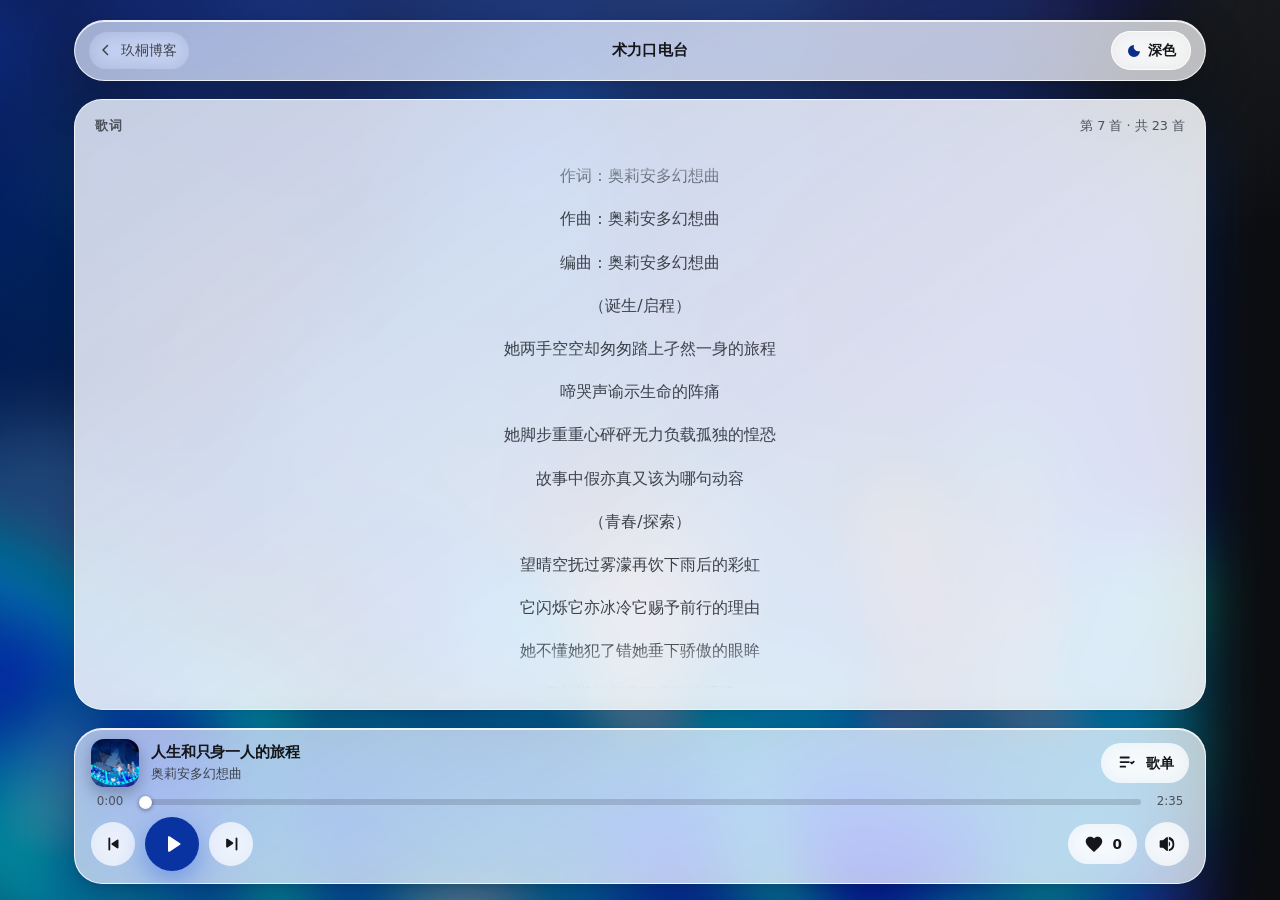
==== commit 82ae2f97: "歌单改为点击展开：卡片与播放条合并为同一张卡，统一悬浮规格 - 结构：删掉独立的「正在播放」卡与「歌单」卡，合并进底部播放器卡片   （grid: cover+meta+歌单按钮 / 进度 / 控制键" ====
--- a/index.html
+++ b/index.html
@@ -38,21 +38,10 @@
     </header>
 
     <main class="stage">
-      <section class="card now" aria-labelledby="nowTitle">
-        <div class="now__cover">
-          <img id="coverImg" class="now__cover-img" src="./cover/default.png" alt="当前歌曲封面" crossorigin="anonymous">
-        </div>
-        <div class="now__meta">
-          <p class="now__index" id="nowIndex">正在载入…</p>
-          <h2 class="now__title" id="songTitle">—</h2>
-          <p class="now__artist" id="songArtist">—</p>
-          <p class="now__hint">随机电台 · 每次打开都是新的顺序</p>
-        </div>
-      </section>
-
       <section class="card lyrics" aria-labelledby="lyricHeading">
         <div class="card__head">
           <h2 class="card__heading" id="lyricHeading">歌词</h2>
+          <p class="card__count" id="nowIndex">正在载入…</p>
         </div>
         <div class="lyrics__scroll" id="lyricBox" tabindex="0" role="region" aria-label="歌词，可上下滚动">
           <div id="lyricWrap" class="lyrics__inner">
@@ -60,18 +49,38 @@
           </div>
         </div>
       </section>
-
-      <section class="card list" aria-labelledby="listHeading">
-        <div class="card__head">
-          <h2 class="card__heading" id="listHeading">歌单</h2>
-          <p class="card__count" id="listCount">载入中</p>
-        </div>
-        <ol class="list__items" id="playlistList"></ol>
-      </section>
     </main>
   </div>
 
-  <footer class="player card card--glass" aria-label="播放控制">
+  <footer class="player card card--glass" id="player" aria-label="播放器">
+    <img id="coverImg" class="player__cover" src="./cover/default.png" alt="当前歌曲封面" crossorigin="anonymous">
+    <div class="player__meta">
+      <h2 class="player__title" id="songTitle">—</h2>
+      <p class="player__artist" id="songArtist">—</p>
+    </div>
+    <button class="btn btn--pill btn--queue" id="queueToggle" type="button"
+            aria-expanded="false" aria-controls="queuePanel">
+      <svg viewBox="0 0 24 24" aria-hidden="true" focusable="false"><path d="M4 6a1 1 0 0 1 1-1h9a1 1 0 1 1 0 2H5a1 1 0 0 1-1-1zm0 5a1 1 0 0 1 1-1h9a1 1 0 1 1 0 2H5a1 1 0 0 1-1-1zm0 5a1 1 0 0 1 1-1h5a1 1 0 1 1 0 2H5a1 1 0 0 1-1-1zm14.7-6.3a1 1 0 0 1 1.4 1.4l-2.1 2.1a1 1 0 0 1-1.4 0l-1.1-1.1a1 1 0 0 1 1.4-1.4l.4.4 1.4-1.4z"/></svg>
+      <span>歌单</span>
+    </button>
+
+    <!-- 歌单：点「歌单」按钮从播放器卡片上方展开。
+         放在触发按钮之后，Tab 顺序才是 按钮 → 面板项目 → 进度条 → 控制键 -->
+    <div class="queue">
+      <div class="queue__panel" id="queuePanel">
+        <div class="queue__head">
+          <h2 class="queue__title" id="queueHeading">歌单</h2>
+          <span class="queue__hint" id="listCount">0 首</span>
+          <button class="queue__close" id="queueClose" type="button" aria-label="收起歌单">
+            <svg viewBox="0 0 24 24" aria-hidden="true" focusable="false"><path d="M6.4 5A1 1 0 0 0 5 6.4L10.6 12 5 17.6A1 1 0 1 0 6.4 19l5.6-5.6 5.6 5.6a1 1 0 1 0 1.4-1.4L13.4 12 19 6.4A1 1 0 1 0 17.6 5L12 10.6 6.4 5z"/></svg>
+          </button>
+        </div>
+        <div class="queue__scroll" id="queueScroll">
+          <ol class="list__items" id="playlistList" aria-labelledby="queueHeading"></ol>
+        </div>
+      </div>
+    </div>
+
     <div class="player__progress">
       <label class="sr-only" for="seek">播放进度</label>
       <span class="player__time" id="timeNow">0:00</span>
--- a/assets/style.css
+++ b/assets/style.css
@@ -1,42 +1,41 @@
 /* =============================================================
    术力口电台 · 卡片式播放器
-   结构：模糊封面背景 → 上方圆角卡片（导航 / 正在播放 / 歌词 / 歌单）
-        → 底部磨砂玻璃播放条
-   主题色：由封面取色（color-thief）算出的色相/饱和度，写在 :root 的
-        --accent-h / --accent-s 上；深/浅主题只改这两者的派生值，
-        背景层完全不动。
+   结构：模糊封面背景 → 导航卡片 / 歌词卡片 → 底部「播放器卡片」
+        （封面 + 曲名 + 进度 + 控制 + 可展开歌单，全在一张卡里）
+   主题色：封面取色算出的色相/饱和度，写在 :root 的 --accent-h / --accent-s，
+        深/浅主题只改派生值，背景层完全不动。
    ============================================================= */
 
 /* ---------- 设计变量 ---------- */
 :root {
   color-scheme: light;
 
-  /* 封面取色（JS 运行时覆盖） */
   --accent-h: 174;
   --accent-s: 72%;
 
-  /* 圆角：Apple 风格大圆角 + 内层小圆角 */
   --r-card: 28px;
   --r-inner: 20px;
   --r-pill: 999px;
 
-  /* 素材与描边 */
   --card-bg: rgba(255, 255, 255, 0.86);
-  --card-bg-soft: rgba(255, 255, 255, 0.6);
   --card-line: rgba(255, 255, 255, 0.72);
   --glass-bg: rgba(255, 255, 255, 0.72);
+  /* 歌单是浮在歌词卡片上的一层，背后是密集文字；而播放器卡片本身也是
+     backdrop-filter 宿主（新的 backdrop root），面板的模糊采样不到卡片外的歌词，
+     所以这里只能靠高不透明度压住透出来的字，留 3% 通透感 */
+  --panel-bg: rgba(250, 251, 253, 0.97);
   --glass-line: rgba(255, 255, 255, 0.8);
   --glass-highlight: rgba(255, 255, 255, 0.85);
   --btn-bg: rgba(255, 255, 255, 0.62);
-  --btn-bg-hover: rgba(255, 255, 255, 0.88);
+  --glass-hover: rgba(255, 255, 255, 0.46);
+  --row-hover: rgba(255, 255, 255, 0.7);
   --track: rgba(20, 22, 26, 0.16);
 
-  /* 文字（都按 ≥ 4.5:1 反衬底色挑过） */
   --ink: #14161a;
   --ink-2: #3c424b;
   --ink-3: #4b515a;
 
-  /* 主题色派生：向西黑/白混一点，保证任何色相（尤其黄绿）都有足够对比度 */
+  /* 主题色派生：往黑/白里混一点，保证任何色相（尤其黄绿）都有足够对比度 */
   --accent-ink: color-mix(in srgb, hsl(var(--accent-h) var(--accent-s) 44%) 62%, #0b0d10);
   --accent-fill: color-mix(in srgb, hsl(var(--accent-h) var(--accent-s) 46%) 70%, #0b0d10);
   --on-accent: #ffffff;
@@ -44,7 +43,7 @@
   --accent-glow: hsl(var(--accent-h) var(--accent-s) 45% / 0.34);
 
   --shadow-card: 0 10px 30px rgba(16, 18, 22, 0.12), 0 1px 2px rgba(16, 18, 22, 0.08);
-  --shadow-float: 0 18px 50px rgba(16, 18, 22, 0.22), 0 2px 8px rgba(16, 18, 22, 0.10);
+  --shadow-float: 0 18px 50px rgba(16, 18, 22, 0.24), 0 2px 8px rgba(16, 18, 22, 0.1);
   --blur: 26px;
   --ease: cubic-bezier(0.22, 0.61, 0.36, 1);
 }
@@ -53,13 +52,14 @@
   color-scheme: dark;
 
   --card-bg: rgba(22, 23, 27, 0.84);
-  --card-bg-soft: rgba(30, 31, 36, 0.7);
   --card-line: rgba(255, 255, 255, 0.12);
-  --glass-bg: rgba(18, 19, 23, 0.76);
+  --glass-bg: rgba(18, 19, 23, 0.78);
+  --panel-bg: rgba(19, 20, 24, 0.96);
   --glass-line: rgba(255, 255, 255, 0.16);
   --glass-highlight: rgba(255, 255, 255, 0.12);
   --btn-bg: rgba(255, 255, 255, 0.12);
-  --btn-bg-hover: rgba(255, 255, 255, 0.2);
+  --glass-hover: rgba(255, 255, 255, 0.14);
+  --row-hover: rgba(255, 255, 255, 0.1);
   --track: rgba(255, 255, 255, 0.22);
 
   --ink: #f4f5f7;
@@ -90,8 +90,14 @@
 }
 
 body {
-  min-height: 100vh;
-  min-height: 100dvh;
+  /* 必须是确定高度，不能只用 min-height：min-height 不会让 flex 容器产生
+     可分配的剩余空间，子项就会按内容撑开，歌词容器也就永远滚不起来 */
+  height: 100vh;
+  height: 100dvh;
+  /* 纵向 flex：歌词卡片吃掉播放器上方的全部剩余高度，
+     这样卡片高度是确定的，歌词才能只在自己的容器里滚动 */
+  display: flex;
+  flex-direction: column;
   font-family: -apple-system, BlinkMacSystemFont, "SF Pro Text", "PingFang SC",
     "Hiragino Sans GB", "Microsoft YaHei", system-ui, sans-serif;
   font-size: 16px;
@@ -99,8 +105,8 @@
   color: var(--ink);
   background: #0d0f12;
   -webkit-font-smoothing: antialiased;
-  /* 给固定播放条留出空间，内容不被遮挡 */
-  padding-bottom: 168px;
+  /* 给固定在底部的播放器卡片留位 */
+  padding: 0 0 190px;
 }
 
 img {
@@ -125,11 +131,10 @@
   list-style: none;
 }
 
-/* 可见焦点：键盘操作用，鼠标点击不显示 */
 :where(a, button, input, [tabindex]):focus-visible {
   outline: 3px solid var(--accent-ink);
   outline-offset: 3px;
-  border-radius: 8px;
+  border-radius: 10px;
 }
 
 .sr-only {
@@ -144,7 +149,7 @@
   border: 0;
 }
 
-/* ---------- 背景层：低清封面 + 模糊（深/浅主题共用） ---------- */
+/* ---------- 背景层：低清封面 + 模糊（深浅主题共用） ---------- */
 .ambient {
   position: fixed;
   inset: 0;
@@ -159,8 +164,7 @@
   width: 120%;
   height: 120%;
   object-fit: cover;
-  /* 低清缩略图被 "放大 + 模糊" 后就是一层色雾，不会看出像素块。
-     模糊半径别开太大：太糊的话卡片上的 backdrop-filter 就看不出"磨砂"了。 */
+  /* 模糊半径别开太大：太糊的话卡片上的 backdrop-filter 就看不出"磨砂"了 */
   filter: blur(32px) saturate(160%) brightness(0.92);
   transform: scale(1.06);
   opacity: 0.95;
@@ -176,7 +180,7 @@
   inset: 0;
   background:
     radial-gradient(120% 80% at 50% -10%, rgba(255, 255, 255, 0.16), transparent 60%),
-    linear-gradient(180deg, rgba(8, 9, 12, 0.18) 0%, rgba(8, 9, 12, 0.32) 100%);
+    linear-gradient(180deg, rgba(8, 9, 12, 0.18) 0%, rgba(8, 9, 12, 0.34) 100%);
   pointer-events: none;
 }
 
@@ -188,6 +192,10 @@
   max-width: 1180px;
   margin: 0 auto;
   padding: 20px 24px 0;
+  flex: 1 1 auto;
+  min-height: 0;
+  display: flex;
+  flex-direction: column;
 }
 
 /* ---------- 卡片通用 ---------- */
@@ -203,7 +211,6 @@
   -webkit-backdrop-filter: blur(var(--blur)) saturate(170%);
 }
 
-/* 磨砂玻璃：更透、更薄、顶部一道高光边 */
 .card--glass {
   background:
     linear-gradient(150deg, color-mix(in srgb, var(--accent-fill) 14%, transparent), transparent 58%),
@@ -230,12 +237,7 @@
   color: var(--ink-2);
   text-decoration: none;
   font-size: 0.9rem;
-  transition: background 0.2s var(--ease), color 0.2s var(--ease);
-}
-
-.topbar__back:hover {
-  background: var(--btn-bg-hover);
-  color: var(--ink);
+  background: transparent;
 }
 
 .topbar__back svg {
@@ -251,7 +253,6 @@
   font-weight: 600;
   letter-spacing: 0.02em;
   text-align: center;
-  color: var(--ink);
   white-space: nowrap;
   overflow: hidden;
   text-overflow: ellipsis;
@@ -269,15 +270,6 @@
   font-size: 0.875rem;
   font-weight: 600;
   cursor: pointer;
-  transition: background 0.2s var(--ease), transform 0.15s var(--ease);
-}
-
-.chip:hover {
-  background: var(--btn-bg-hover);
-}
-
-.chip:active {
-  transform: scale(0.97);
 }
 
 .chip__icon {
@@ -318,81 +310,28 @@
   top: 16px;
 }
 
-/* ---------- 主舞台 ---------- */
+/* ---------- 主舞台：只剩歌词卡片 ---------- */
 .stage {
+  flex: 1 1 auto;
+  min-height: 0;
+  /* 视口很矮时的下限，低于这个高度就让页面滚动 */
+  min-height: 280px;
   display: grid;
-  grid-template-columns: minmax(0, 340px) minmax(0, 1fr);
+  grid-template-columns: minmax(0, 1fr);
+  /* 关键：行轨道必须是 minmax(0,1fr)，否则 auto 轨道等于内容高度，
+     卡片会被歌词撑到几千像素、内层根本不滚动 */
+  grid-template-rows: minmax(0, 1fr);
   gap: 18px;
   margin-top: 18px;
-  align-items: stretch;
-}
-
-/* ---------- 正在播放卡片 ---------- */
-.now {
+}
+
+.lyrics {
   display: flex;
   flex-direction: column;
-  gap: 16px;
-  padding: 16px;
-}
-
-.now__cover {
-  border-radius: var(--r-inner);
+  /* 作为网格项允许被行轨道压到可用高度 */
+  min-height: 0;
   overflow: hidden;
-  aspect-ratio: 1 / 1;
-  background: rgba(120, 120, 128, 0.22);
-  box-shadow: 0 8px 24px rgba(10, 12, 16, 0.22);
-}
-
-.now__cover-img {
-  display: block;
-  width: 100%;
-  height: 100%;
-  object-fit: cover;
-  transition: opacity 0.35s var(--ease);
-}
-
-.now__meta {
-  min-width: 0;
-  padding: 0 4px 2px;
-}
-
-.now__index {
-  margin-bottom: 6px;
-  font-size: 0.75rem;
-  font-weight: 600;
-  letter-spacing: 0.08em;
-  text-transform: uppercase;
-  color: var(--accent-ink);
-}
-
-.now__title {
-  font-size: clamp(1.25rem, 1.1rem + 0.7vw, 1.6rem);
-  font-weight: 700;
-  line-height: 1.28;
-  letter-spacing: -0.01em;
-  color: var(--ink);
-  overflow-wrap: anywhere;
-}
-
-.now__artist {
-  margin-top: 4px;
-  font-size: 0.95rem;
-  color: var(--ink-2);
-  overflow-wrap: anywhere;
-}
-
-.now__hint {
-  margin-top: 12px;
-  font-size: 0.8rem;
-  color: var(--ink-3);
-}
-
-/* ---------- 歌词卡片 ---------- */
-.lyrics {
-  display: flex;
-  flex-direction: column;
-  min-height: 0;
-  padding: 16px 8px 16px 16px;
+  padding: 16px 18px 20px;
 }
 
 .card__head {
@@ -400,7 +339,7 @@
   align-items: baseline;
   justify-content: space-between;
   gap: 12px;
-  padding: 0 8px 10px 4px;
+  padding: 0 2px 10px;
 }
 
 .card__heading {
@@ -420,18 +359,16 @@
 /* 歌词滚动区：只在卡片内部滚动，绝不会把页面撑出屏幕 */
 .lyrics__scroll {
   flex: 1 1 auto;
-  min-height: 220px;
-  max-height: clamp(240px, 46vh, 460px);
+  min-height: 0;
   overflow-y: auto;
   overscroll-behavior: contain;
   scroll-behavior: smooth;
   border-radius: var(--r-inner);
-  padding: 10px 10px 10px 6px;
+  padding: 10px 8px;
   scrollbar-width: thin;
   scrollbar-color: var(--track) transparent;
-  /* 上下淡出，暗示还有内容 */
-  mask-image: linear-gradient(180deg, transparent 0, #000 10%, #000 90%, transparent 100%);
-  -webkit-mask-image: linear-gradient(180deg, transparent 0, #000 10%, #000 90%, transparent 100%);
+  mask-image: linear-gradient(180deg, transparent 0, #000 9%, #000 91%, transparent 100%);
+  -webkit-mask-image: linear-gradient(180deg, transparent 0, #000 9%, #000 91%, transparent 100%);
 }
 
 .lyrics__scroll::-webkit-scrollbar {
@@ -456,13 +393,18 @@
 }
 
 .lyric-line {
-  padding: 9px 12px;
+  width: fit-content;
+  max-width: 100%;
+  margin: 0 auto;
+  padding: 9px 16px;
   border-radius: 14px;
-  font-size: 0.98rem;
+  font-size: 1rem;
   line-height: 1.45;
+  text-align: center;
   color: var(--ink-2);
   overflow-wrap: anywhere;
-  transition: color 0.25s var(--ease), background 0.25s var(--ease);
+  transition: color 0.25s var(--ease), background 0.25s var(--ease),
+    box-shadow 0.25s var(--ease);
 }
 
 /* 高亮只改颜色/字重/底色，不做缩放 —— 放大是之前歌词超出屏幕的根因 */
@@ -470,7 +412,7 @@
   color: var(--ink);
   font-weight: 700;
   background: var(--accent-soft);
-  box-shadow: inset 3px 0 0 var(--accent-fill);
+  box-shadow: inset 0 0 0 1px color-mix(in srgb, var(--accent-fill) 32%, transparent);
 }
 
 .lyric-line.past {
@@ -478,136 +420,93 @@
   opacity: 0.72;
 }
 
-/* ---------- 歌单卡片 ---------- */
-.list {
-  grid-column: 1 / -1;
-  padding: 16px;
-}
-
-.list__items {
-  max-height: 340px;
-  overflow-y: auto;
-  overscroll-behavior: contain;
-  display: flex;
-  flex-direction: column;
-  gap: 2px;
-  padding-right: 4px;
-  scrollbar-width: thin;
-  scrollbar-color: var(--track) transparent;
-}
-
-.list__items::-webkit-scrollbar {
-  width: 8px;
-}
-
-.list__items::-webkit-scrollbar-thumb {
-  background: var(--track);
-  border-radius: var(--r-pill);
-}
-
-.list__row {
-  display: grid;
-  grid-template-columns: 2.6rem minmax(0, 1fr) auto;
-  align-items: center;
-  gap: 10px;
-  width: 100%;
-  padding: 10px 12px;
-  border: 0;
-  border-radius: 14px;
-  background: transparent;
-  text-align: left;
-  cursor: pointer;
-  transition: background 0.18s var(--ease), color 0.18s var(--ease);
-}
-
-.list__row:hover {
-  background: var(--btn-bg);
-}
-
-.list__no {
-  font-size: 0.82rem;
-  font-variant-numeric: tabular-nums;
-  color: var(--ink-3);
-}
-
-.list__text {
-  min-width: 0;
-  display: flex;
-  flex-direction: column;
-  gap: 1px;
-}
-
-.list__title {
-  font-size: 0.94rem;
-  color: var(--ink);
-  white-space: nowrap;
-  overflow: hidden;
-  text-overflow: ellipsis;
-}
-
-.list__artist {
-  font-size: 0.78rem;
-  color: var(--ink-3);
-  white-space: nowrap;
-  overflow: hidden;
-  text-overflow: ellipsis;
-}
-
-.list__state {
-  font-size: 0.72rem;
-  font-weight: 700;
-  letter-spacing: 0.06em;
-  color: var(--accent-ink);
-  opacity: 0;
-}
-
-.list__row[aria-current="true"] {
-  background: var(--accent-soft);
-}
-
-.list__row[aria-current="true"] .list__title {
-  font-weight: 700;
-  color: var(--accent-ink);
-}
-
-.list__row[aria-current="true"] .list__state {
-  opacity: 1;
-}
-
-/* ---------- 底部磨砂播放条 ---------- */
+/* =============================================================
+   播放器卡片：封面 + 曲名 + 进度 + 控制 + 可展开歌单，全在一张卡里
+   ============================================================= */
 .player {
   position: fixed;
   left: 24px;
   right: 24px;
   bottom: 16px;
   z-index: 20;
-  /* 与 .shell 的内容宽度对齐（1180 - 24*2），两边不会错位 */
+  /* 与 .shell 内容宽度对齐（1180 - 24*2） */
   max-width: 1132px;
   margin: 0 auto;
-  padding: 10px 18px calc(12px + env(safe-area-inset-bottom));
+  padding: 10px 16px calc(12px + env(safe-area-inset-bottom));
   border-radius: var(--r-card);
+  display: grid;
+  grid-template-columns: auto minmax(0, 1fr) auto;
+  grid-template-areas:
+    "cover meta queue"
+    "prog  prog prog"
+    "ctrl  ctrl ctrl";
+  align-items: center;
+  column-gap: 12px;
+  row-gap: 6px;
+}
+
+.player__cover {
+  grid-area: cover;
+  width: 48px;
+  height: 48px;
+  border-radius: 13px;
+  object-fit: cover;
+  display: block;
+  box-shadow: 0 6px 16px rgba(8, 10, 14, 0.28);
+  background: rgba(120, 120, 128, 0.24);
+}
+
+.player__meta {
+  grid-area: meta;
+  min-width: 0;
+  display: flex;
+  flex-direction: column;
+  gap: 1px;
+}
+
+.player__title {
+  font-size: 0.95rem;
+  font-weight: 700;
+  letter-spacing: -0.01em;
+  line-height: 1.3;
+  white-space: nowrap;
+  overflow: hidden;
+  text-overflow: ellipsis;
+}
+
+.player__artist {
+  font-size: 0.8rem;
+  color: var(--ink-2);
+  white-space: nowrap;
+  overflow: hidden;
+  text-overflow: ellipsis;
+}
+
+.btn--queue {
+  grid-area: queue;
 }
 
 .player__progress {
-  display: flex;
-  align-items: center;
-  gap: 12px;
+  grid-area: prog;
+  display: flex;
+  align-items: center;
+  gap: 10px;
 }
 
 .player__time {
-  min-width: 42px;
-  font-size: 0.76rem;
+  min-width: 38px;
+  font-size: 0.74rem;
   font-variant-numeric: tabular-nums;
   color: var(--ink-3);
   text-align: center;
 }
 
 .player__row {
+  grid-area: ctrl;
   display: flex;
   align-items: center;
   justify-content: space-between;
-  gap: 12px;
-  margin-top: 2px;
+  gap: 10px;
 }
 
 .player__group {
@@ -626,12 +525,12 @@
   align-items: center;
   justify-content: center;
   gap: 8px;
-  border: 0;
+  border: 1px solid transparent;
   background: var(--btn-bg);
   color: var(--ink);
   cursor: pointer;
-  transition: background 0.18s var(--ease), transform 0.14s var(--ease),
-    color 0.18s var(--ease);
+  font-size: 0.875rem;
+  font-weight: 600;
 }
 
 .btn svg {
@@ -642,53 +541,39 @@
 }
 
 .btn--round {
-  width: 46px;
-  height: 46px;
+  width: 44px;
+  height: 44px;
   border-radius: 50%;
 }
 
 .btn--pill {
-  height: 46px;
-  padding: 0 16px;
+  height: 40px;
+  padding: 0 14px;
   border-radius: var(--r-pill);
 }
 
-.btn:hover {
-  background: var(--btn-bg-hover);
-}
-
-.btn:active {
-  transform: scale(0.94);
-}
-
 .btn--play {
-  width: 58px;
-  height: 58px;
+  width: 54px;
+  height: 54px;
   border-radius: 50%;
   background: var(--accent-fill);
   color: var(--on-accent);
   box-shadow: 0 10px 26px var(--accent-glow);
 }
 
-.btn--play:hover {
-  background: var(--accent-fill);
-  filter: brightness(1.06);
-}
-
 .btn--play svg {
-  width: 26px;
-  height: 26px;
+  width: 24px;
+  height: 24px;
 }
 
 .btn__heart {
-  width: 20px;
-  height: 20px;
+  width: 19px;
+  height: 19px;
   fill: var(--accent-ink);
 }
 
 .btn__count {
-  font-size: 0.9rem;
-  font-weight: 600;
+  font-size: 0.85rem;
   font-variant-numeric: tabular-nums;
 }
 
@@ -701,6 +586,43 @@
   0% { transform: scale(1); }
   45% { transform: scale(1.32); }
   100% { transform: scale(1); }
+}
+
+/* ---------- 悬浮态：放大 1.05 + 90% 不透明 + 主题色磨砂玻璃 ---------- */
+.btn,
+.chip,
+.topbar__back,
+.queue__close {
+  backdrop-filter: blur(12px) saturate(170%);
+  -webkit-backdrop-filter: blur(12px) saturate(170%);
+  transition: transform 0.16s var(--ease), opacity 0.16s var(--ease),
+    background 0.2s var(--ease), box-shadow 0.2s var(--ease),
+    color 0.2s var(--ease), border-color 0.2s var(--ease);
+}
+
+.btn:hover,
+.chip:hover,
+.topbar__back:hover,
+.queue__close:hover {
+  transform: scale(1.05);
+  opacity: 0.9;
+  background: color-mix(in srgb, var(--accent-fill) 34%, var(--glass-hover));
+  border-color: color-mix(in srgb, var(--accent-fill) 42%, transparent);
+  box-shadow: 0 10px 26px var(--accent-glow), inset 0 1px 0 var(--glass-highlight);
+}
+
+/* 实心播放键：保持主题色，只变得半透明一点 */
+.btn--play:hover {
+  background: color-mix(in srgb, var(--accent-fill) 82%, transparent);
+  box-shadow: 0 12px 30px var(--accent-glow);
+}
+
+.btn:active,
+.chip:active,
+.topbar__back:active,
+.queue__close:active {
+  transform: scale(0.97);
+  opacity: 1;
 }
 
 /* ---------- 音量菜单 ---------- */
@@ -746,13 +668,13 @@
   text-align: center;
 }
 
-/* ---------- 滑杆（进度 / 音量） ---------- */
+/* ---------- 滑杆 ---------- */
 .seek {
   -webkit-appearance: none;
   appearance: none;
   flex: 1 1 auto;
   width: 100%;
-  height: 20px;
+  height: 18px;
   margin: 0;
   background: transparent;
   cursor: pointer;
@@ -770,9 +692,9 @@
 
 .seek::-webkit-slider-thumb {
   -webkit-appearance: none;
-  width: 14px;
-  height: 14px;
-  margin-top: -4px;
+  width: 13px;
+  height: 13px;
+  margin-top: -3.5px;
   border: 0;
   border-radius: 50%;
   background: #fff;
@@ -792,8 +714,8 @@
 }
 
 .seek::-moz-range-thumb {
-  width: 14px;
-  height: 14px;
+  width: 13px;
+  height: 13px;
   border: 0;
   border-radius: 50%;
   background: #fff;
@@ -806,43 +728,215 @@
 }
 
 /* =============================================================
-   响应式：桌面三卡布局 → 平板单列 → 手机紧凑
+   歌单面板：点「歌单」从播放器卡片上方展开
    ============================================================= */
-
-/* 平板：单列堆叠，正在播放卡片改为横排 */
+.queue {
+  position: absolute;
+  left: 0;
+  right: 0;
+  bottom: calc(100% + 10px);
+  pointer-events: none;
+}
+
+.queue__panel {
+  display: flex;
+  flex-direction: column;
+  max-height: min(54vh, 460px);
+  padding: 12px 4px 8px 4px;
+  border-radius: 24px;
+  border: 1px solid var(--glass-line);
+  background:
+    linear-gradient(150deg, color-mix(in srgb, var(--accent-fill) 16%, transparent), transparent 60%),
+    var(--panel-bg);
+  box-shadow: var(--shadow-float), inset 0 1px 0 var(--glass-highlight);
+  backdrop-filter: blur(var(--blur)) saturate(170%);
+  -webkit-backdrop-filter: blur(var(--blur)) saturate(170%);
+  opacity: 0;
+  visibility: hidden;
+  transform: translateY(14px) scale(0.98);
+  transform-origin: bottom center;
+  transition: opacity 0.24s var(--ease), transform 0.24s var(--ease),
+    visibility 0s 0.24s;
+}
+
+.player.is-queue-open .queue {
+  pointer-events: auto;
+}
+
+.player.is-queue-open .queue__panel {
+  opacity: 1;
+  visibility: visible;
+  transform: none;
+  transition: opacity 0.24s var(--ease), transform 0.24s var(--ease);
+}
+
+.queue__head {
+  display: flex;
+  align-items: center;
+  gap: 10px;
+  padding: 0 6px 8px 12px;
+}
+
+.queue__title {
+  font-size: 0.8rem;
+  font-weight: 700;
+  letter-spacing: 0.1em;
+  text-transform: uppercase;
+  color: var(--ink-3);
+}
+
+.queue__hint {
+  flex: 1 1 auto;
+  font-size: 0.78rem;
+  color: var(--ink-3);
+  font-variant-numeric: tabular-nums;
+}
+
+.queue__close {
+  width: 30px;
+  height: 30px;
+  border-radius: 50%;
+  border: 1px solid transparent;
+  background: var(--btn-bg);
+  color: var(--ink-2);
+  display: inline-flex;
+  align-items: center;
+  justify-content: center;
+  cursor: pointer;
+}
+
+.queue__close svg {
+  width: 15px;
+  height: 15px;
+  fill: currentColor;
+}
+
+.queue__scroll {
+  flex: 1 1 auto;
+  min-height: 0;
+  overflow-y: auto;
+  overscroll-behavior: contain;
+  scrollbar-width: thin;
+  scrollbar-color: var(--track) transparent;
+  /* 左右各留 4px 给滚动条；整行放大的溢出靠"基础宽度已缩到 1/1.05"抵消 */
+  padding-inline: 4px;
+}
+
+.queue__scroll::-webkit-scrollbar {
+  width: 8px;
+}
+
+.queue__scroll::-webkit-scrollbar-thumb {
+  background: var(--track);
+  border-radius: var(--r-pill);
+}
+
+/* ---------- 歌单行 ---------- */
+.list__items {
+  display: flex;
+  flex-direction: column;
+  gap: 2px;
+}
+
+.list__row {
+  display: grid;
+  grid-template-columns: 2.4rem minmax(0, 1fr) auto;
+  align-items: center;
+  gap: 10px;
+  /* 先缩到 1/1.05，悬浮放大 1.05 后正好铺满容器 —— 全宽元素直接 scale
+     会向两侧各溢出 2.5%，冒出横向滚动条 */
+  width: calc(100% / 1.05);
+  margin-inline: auto;
+  padding: 9px 12px;
+  border: 1px solid transparent;
+  border-radius: 14px;
+  background: transparent;
+  text-align: left;
+  cursor: pointer;
+  transition: background 0.16s var(--ease), opacity 0.16s var(--ease),
+    transform 0.16s var(--ease), box-shadow 0.2s var(--ease),
+    border-color 0.18s var(--ease);
+}
+
+/* 整行也按统一规格放大 1.05 + 90% 不透明 + 主题色磨砂玻璃，
+   横向溢出靠 .queue__scroll 的 12px 内边距吃掉 */
+.list__row:hover {
+  transform: scale(1.05);
+  opacity: 0.9;
+  background: color-mix(in srgb, var(--accent-fill) 22%, var(--row-hover));
+  border-color: color-mix(in srgb, var(--accent-fill) 32%, transparent);
+  box-shadow: 0 8px 20px var(--accent-glow);
+}
+
+.list__row:active {
+  opacity: 1;
+}
+
+.list__no {
+  font-size: 0.8rem;
+  font-variant-numeric: tabular-nums;
+  color: var(--ink-3);
+}
+
+.list__text {
+  min-width: 0;
+  display: flex;
+  flex-direction: column;
+  gap: 1px;
+}
+
+.list__title {
+  font-size: 0.92rem;
+  color: var(--ink);
+  white-space: nowrap;
+  overflow: hidden;
+  text-overflow: ellipsis;
+}
+
+.list__artist {
+  font-size: 0.76rem;
+  color: var(--ink-3);
+  white-space: nowrap;
+  overflow: hidden;
+  text-overflow: ellipsis;
+}
+
+.list__state {
+  font-size: 0.7rem;
+  font-weight: 700;
+  letter-spacing: 0.06em;
+  color: var(--accent-ink);
+  opacity: 0;
+}
+
+.list__row[aria-current="true"] {
+  background: var(--accent-soft);
+}
+
+.list__row[aria-current="true"] .list__title {
+  font-weight: 700;
+  color: var(--accent-ink);
+}
+
+.list__row[aria-current="true"] .list__state {
+  opacity: 1;
+}
+
+/* =============================================================
+   响应式
+   ============================================================= */
+
+/* 平板：歌单面板矮一点 */
 @media (max-width: 1024px) {
-  .stage {
-    grid-template-columns: minmax(0, 1fr);
-  }
-
-  .now {
-    flex-direction: row;
-    align-items: center;
-    gap: 18px;
-  }
-
-  .now__cover {
-    width: min(38%, 220px);
-    flex: 0 0 auto;
-  }
-
-  .now__meta {
-    flex: 1 1 auto;
-  }
-
-  .lyrics__scroll {
-    max-height: clamp(220px, 40vh, 380px);
-  }
-
-  .list__items {
-    max-height: 300px;
+  .queue__panel {
+    max-height: 50vh;
   }
 }
 
 /* 手机 */
 @media (max-width: 720px) {
   body {
-    padding-bottom: 130px;
+    padding-bottom: 170px;
   }
 
   .shell {
@@ -852,6 +946,7 @@
   .stage {
     gap: 12px;
     margin-top: 12px;
+    min-height: 260px;
   }
 
   .card {
@@ -879,47 +974,17 @@
     font-size: 0.9rem;
   }
 
-  .now {
-    flex-direction: column;
-    align-items: stretch;
-    gap: 14px;
-    padding: 14px;
-  }
-
-  .now__cover {
-    width: min(66%, 260px);
-    margin: 0 auto;
-  }
-
-  .now__title {
-    font-size: 1.22rem;
-  }
-
   .lyrics {
-    padding: 14px 6px 14px 14px;
+    padding: 14px 12px 16px;
   }
 
   .lyrics__scroll {
-    min-height: 180px;
-    max-height: 38vh;
     scroll-behavior: auto;
   }
 
   .lyric-line {
-    font-size: 0.95rem;
-  }
-
-  .list {
-    padding: 14px 10px;
-  }
-
-  .list__items {
-    max-height: 46vh;
-  }
-
-  .list__row {
-    padding: 9px 10px;
-    gap: 8px;
+    font-size: 0.96rem;
+    padding: 8px 14px;
   }
 
   .player {
@@ -928,34 +993,50 @@
     bottom: 8px;
     padding: 8px 12px calc(10px + env(safe-area-inset-bottom));
     border-radius: 22px;
-  }
-
-  .player__row {
+    column-gap: 10px;
+    row-gap: 5px;
+  }
+
+  .player__cover {
+    width: 44px;
+    height: 44px;
+    border-radius: 12px;
+  }
+
+  .player__title {
+    font-size: 0.9rem;
+  }
+
+  .player__time {
+    min-width: 34px;
+    font-size: 0.7rem;
+  }
+
+  .btn--round {
+    width: 40px;
+    height: 40px;
+  }
+
+  .btn--play {
+    width: 50px;
+    height: 50px;
+  }
+
+  .btn--pill {
+    height: 38px;
+    padding: 0 12px;
+    font-size: 0.82rem;
+  }
+
+  .queue__panel {
+    max-height: 56vh;
+    padding: 10px 2px 6px 2px;
+    border-radius: 20px;
+  }
+
+  .list__row {
+    padding: 8px 10px;
     gap: 8px;
-  }
-
-  .player__group {
-    gap: 8px;
-  }
-
-  .btn--round {
-    width: 42px;
-    height: 42px;
-  }
-
-  .btn--play {
-    width: 52px;
-    height: 52px;
-  }
-
-  .btn--pill {
-    height: 42px;
-    padding: 0 12px;
-  }
-
-  .player__time {
-    min-width: 36px;
-    font-size: 0.7rem;
   }
 
   .seek--sm {
@@ -963,28 +1044,29 @@
   }
 }
 
-/* 超窄屏：播放条按钮再缩一档 */
+/* 超窄屏再缩一档 */
 @media (max-width: 380px) {
   .btn--round {
-    width: 38px;
-    height: 38px;
+    width: 36px;
+    height: 36px;
   }
 
   .btn--play {
-    width: 48px;
-    height: 48px;
-  }
-
-  .player__group--end {
-    gap: 4px;
+    width: 46px;
+    height: 46px;
   }
 
   .btn--pill {
     padding: 0 10px;
   }
-}
-
-/* 尊重系统的减少动效设置 */
+
+  .player__group {
+    gap: 6px;
+  }
+}
+
+/* 尊重系统的减少动效设置：过渡瞬间完成，但悬浮态的"放大 1.05"保留
+   （那是静态状态切换，不是持续动画，去掉反而会丢掉可点击的反馈） */
 @media (prefers-reduced-motion: reduce) {
   *,
   *::before,
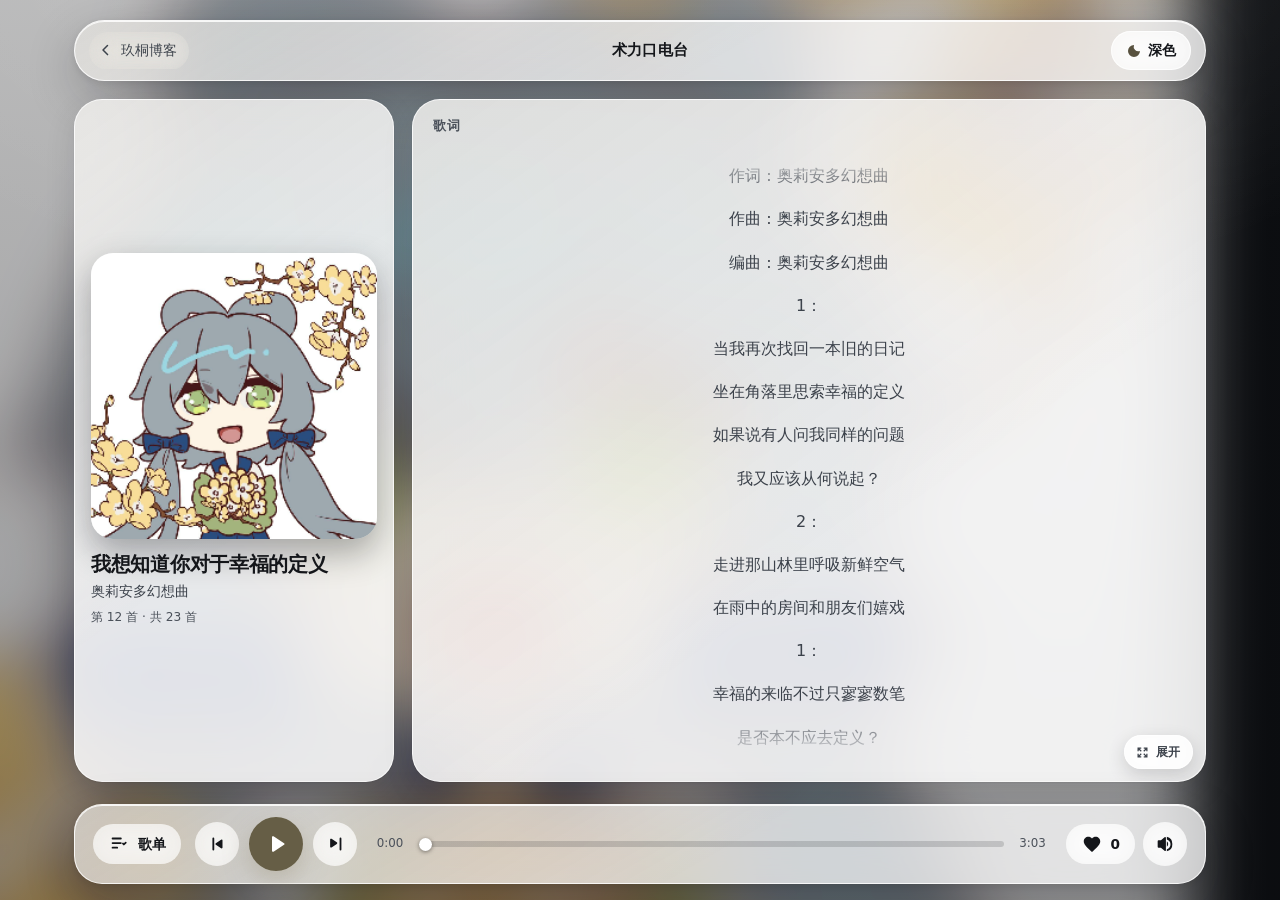
==== commit d67570cf: "恢复「封面卡 + 歌词卡」两列布局，歌词沉浸视图改成右下角可选按钮 - 舞台恢复两列：左「封面 + 曲名 + 歌手 + 第几首」，右歌词卡，两列等高；   ≤900 时封面卡改成横排，歌词卡吃剩余高度" ====
--- a/index.html
+++ b/index.html
@@ -38,34 +38,48 @@
     </header>
 
     <main class="stage">
+      <!-- 左列：封面 + 曲目信息 -->
+      <section class="card now" aria-label="正在播放">
+        <div class="now__frame">
+          <img id="coverImg" class="now__cover" src="./cover/default.png" alt="当前歌曲封面" crossorigin="anonymous">
+        </div>
+        <div class="now__meta">
+          <h2 class="now__title" id="songTitle">—</h2>
+          <p class="now__artist" id="songArtist">—</p>
+          <p class="now__index" id="nowIndex">正在载入…</p>
+        </div>
+      </section>
+
+      <!-- 右列：歌词。右下角的按钮可以把歌词放大成沉浸视图 -->
       <section class="card lyrics" aria-labelledby="lyricHeading">
         <div class="card__head">
           <h2 class="card__heading" id="lyricHeading">歌词</h2>
-          <p class="card__count" id="nowIndex">正在载入…</p>
         </div>
         <div class="lyrics__scroll" id="lyricBox" tabindex="0" role="region" aria-label="歌词，可上下滚动">
           <div id="lyricWrap" class="lyrics__inner">
             <p class="lyrics__placeholder">正在载入歌词…</p>
           </div>
         </div>
+        <button class="lyrics__expand" id="lyricExpand" type="button"
+                aria-expanded="false" aria-controls="lyricBox">
+          <svg class="lyrics__icon lyrics__icon--expand" viewBox="0 0 24 24" aria-hidden="true" focusable="false"><path d="M4 4h6v2H7.4l3.3 3.3-1.4 1.4L6 7.4V10H4V4zm16 0v6h-2V7.4l-3.3 3.3-1.4-1.4L16.6 6H14V4h6zM4 14h2v2.6l3.3-3.3 1.4 1.4L7.4 18H10v2H4v-6zm16 0v6h-6v-2h2.6l-3.3-3.3 1.4-1.4 3.3 3.3V14h2z"/></svg>
+          <svg class="lyrics__icon lyrics__icon--collapse" viewBox="0 0 24 24" aria-hidden="true" focusable="false"><path d="M14 4v6h6V8h-4.6l3.3-3.3-1.4-1.4L14 6.6V4zM10 20v-6H4v2h4.6l-3.3 3.3 1.4 1.4L10 17.4V20zM20 14h-6v6h2v-4.6l3.3 3.3 1.4-1.4L17.4 14H20zM4 10h6V4H8v4.6L4.7 5.3 3.3 6.7 6.6 10H4z"/></svg>
+          <span class="lyrics__label" id="lyricExpandLabel">展开</span>
+        </button>
       </section>
     </main>
   </div>
 
+  <!-- 底部播放条：封面与曲名已经在上面的卡片里，这里只放操作 -->
   <footer class="player card card--glass" id="player" aria-label="播放器">
-    <img id="coverImg" class="player__cover" src="./cover/default.png" alt="当前歌曲封面" crossorigin="anonymous">
-    <div class="player__meta">
-      <h2 class="player__title" id="songTitle">—</h2>
-      <p class="player__artist" id="songArtist">—</p>
-    </div>
     <button class="btn btn--pill btn--queue" id="queueToggle" type="button"
             aria-expanded="false" aria-controls="queuePanel">
       <svg viewBox="0 0 24 24" aria-hidden="true" focusable="false"><path d="M4 6a1 1 0 0 1 1-1h9a1 1 0 1 1 0 2H5a1 1 0 0 1-1-1zm0 5a1 1 0 0 1 1-1h9a1 1 0 1 1 0 2H5a1 1 0 0 1-1-1zm0 5a1 1 0 0 1 1-1h5a1 1 0 1 1 0 2H5a1 1 0 0 1-1-1zm14.7-6.3a1 1 0 0 1 1.4 1.4l-2.1 2.1a1 1 0 0 1-1.4 0l-1.1-1.1a1 1 0 0 1 1.4-1.4l.4.4 1.4-1.4z"/></svg>
       <span>歌单</span>
     </button>
 
-    <!-- 歌单：点「歌单」按钮从播放器卡片上方展开。
-         放在触发按钮之后，Tab 顺序才是 按钮 → 面板项目 → 进度条 → 控制键 -->
+    <!-- 歌单：点「歌单」按钮从播放条上方展开。
+         紧跟触发按钮，Tab 顺序才是 按钮 → 面板项目 → 控制键 -->
     <div class="queue">
       <div class="queue__panel" id="queuePanel">
         <div class="queue__head">
@@ -81,6 +95,18 @@
       </div>
     </div>
 
+    <div class="player__group player__group--ctrl" id="playerControls" tabindex="-1">
+      <button class="btn btn--round" id="btnPrev" type="button" aria-label="上一首">
+        <svg viewBox="0 0 24 24" aria-hidden="true" focusable="false"><path d="M7 6a1 1 0 0 1 2 0v12a1 1 0 1 1-2 0V6zm10.3 1.2a1 1 0 0 1 .7.95v7.7a1 1 0 0 1-1.55.83l-5.7-3.85a1 1 0 0 1 0-1.66l5.7-3.85a1 1 0 0 1 .85-.12z"/></svg>
+      </button>
+      <button class="btn btn--play" id="btnPlay" type="button" aria-label="播放">
+        <svg viewBox="0 0 24 24" aria-hidden="true" focusable="false"><path d="M8 5.14v13.72a1 1 0 0 0 1.52.85l10.5-6.86a1 1 0 0 0 0-1.7L9.52 4.3A1 1 0 0 0 8 5.14z"/></svg>
+      </button>
+      <button class="btn btn--round" id="btnNext" type="button" aria-label="下一首">
+        <svg viewBox="0 0 24 24" aria-hidden="true" focusable="false"><path d="M17 6a1 1 0 0 1 2 0v12a1 1 0 1 1-2 0V6zM6.7 7.2a1 1 0 0 1 1.55-.83l5.7 3.85a1 1 0 0 1 0 1.66l-5.7 3.85a1 1 0 0 1-1.55-.83V7.2z"/></svg>
+      </button>
+    </div>
+
     <div class="player__progress">
       <label class="sr-only" for="seek">播放进度</label>
       <span class="player__time" id="timeNow">0:00</span>
@@ -88,34 +114,20 @@
       <span class="player__time" id="timeTotal">0:00</span>
     </div>
 
-    <div class="player__row" id="playerControls" tabindex="-1">
-      <div class="player__group">
-        <button class="btn btn--round" id="btnPrev" type="button" aria-label="上一首">
-          <svg viewBox="0 0 24 24" aria-hidden="true" focusable="false"><path d="M7 6a1 1 0 0 1 2 0v12a1 1 0 1 1-2 0V6zm10.3 1.2a1 1 0 0 1 .7.95v7.7a1 1 0 0 1-1.55.83l-5.7-3.85a1 1 0 0 1 0-1.66l5.7-3.85a1 1 0 0 1 .85-.12z"/></svg>
+    <div class="player__group player__group--end">
+      <button class="btn btn--pill" id="btnLike" type="button" aria-label="为这首歌点赞">
+        <svg class="btn__heart" viewBox="0 0 24 24" aria-hidden="true" focusable="false"><path d="M12 20.7l-1.3-1.2C6.1 15.4 3 12.5 3 9.1 3 6.3 5.2 4 8 4c1.6 0 3.1.7 4 1.9C12.9 4.7 14.4 4 16 4c2.8 0 5 2.3 5 5.1 0 3.4-3.1 6.3-7.7 10.4L12 20.7z"/></svg>
+        <span class="btn__count" id="likeCountText">0</span>
+      </button>
+
+      <div class="volume" id="volumeControl">
+        <button class="btn btn--round" id="btnMute" type="button" aria-label="音量" aria-expanded="false" aria-controls="volumePopover">
+          <svg viewBox="0 0 24 24" aria-hidden="true" focusable="false"><path d="M4 9a1 1 0 0 1 1-1h2.6l3.9-3.4A1 1 0 0 1 13 5.3v13.4a1 1 0 0 1-1.5.7L7.6 16H5a1 1 0 0 1-1-1V9zm11.5 3a3.5 3.5 0 0 0-1.5-2.9v5.8a3.5 3.5 0 0 0 1.5-2.9zm-1.5-7v2.2A5.9 5.9 0 0 1 18 12a5.9 5.9 0 0 1-4 5.8V20a8 8 0 0 0 6-8 8 8 0 0 0-6-8z"/></svg>
         </button>
-        <button class="btn btn--play" id="btnPlay" type="button" aria-label="播放">
-          <svg viewBox="0 0 24 24" aria-hidden="true" focusable="false"><path d="M8 5.14v13.72a1 1 0 0 0 1.52.85l10.5-6.86a1 1 0 0 0 0-1.7L9.52 4.3A1 1 0 0 0 8 5.14z"/></svg>
-        </button>
-        <button class="btn btn--round" id="btnNext" type="button" aria-label="下一首">
-          <svg viewBox="0 0 24 24" aria-hidden="true" focusable="false"><path d="M17 6a1 1 0 0 1 2 0v12a1 1 0 1 1-2 0V6zM6.7 7.2a1 1 0 0 1 1.55-.83l5.7 3.85a1 1 0 0 1 0 1.66l-5.7 3.85a1 1 0 0 1-1.55-.83V7.2z"/></svg>
-        </button>
-      </div>
-
-      <div class="player__group player__group--end">
-        <button class="btn btn--pill" id="btnLike" type="button" aria-label="为这首歌点赞">
-          <svg class="btn__heart" viewBox="0 0 24 24" aria-hidden="true" focusable="false"><path d="M12 20.7l-1.3-1.2C6.1 15.4 3 12.5 3 9.1 3 6.3 5.2 4 8 4c1.6 0 3.1.7 4 1.9C12.9 4.7 14.4 4 16 4c2.8 0 5 2.3 5 5.1 0 3.4-3.1 6.3-7.7 10.4L12 20.7z"/></svg>
-          <span class="btn__count" id="likeCountText">0</span>
-        </button>
-
-        <div class="volume" id="volumeControl">
-          <button class="btn btn--round" id="btnMute" type="button" aria-label="音量" aria-expanded="false" aria-controls="volumePopover">
-            <svg viewBox="0 0 24 24" aria-hidden="true" focusable="false"><path d="M4 9a1 1 0 0 1 1-1h2.6l3.9-3.4A1 1 0 0 1 13 5.3v13.4a1 1 0 0 1-1.5.7L7.6 16H5a1 1 0 0 1-1-1V9zm11.5 3a3.5 3.5 0 0 0-1.5-2.9v5.8a3.5 3.5 0 0 0 1.5-2.9zm-1.5-7v2.2A5.9 5.9 0 0 1 18 12a5.9 5.9 0 0 1-4 5.8V20a8 8 0 0 0 6-8 8 8 0 0 0-6-8z"/></svg>
-          </button>
-          <div class="volume__menu" id="volumePopover" role="group" aria-label="音量调节">
-            <label class="sr-only" for="volumeSlider">音量</label>
-            <input class="seek seek--sm" id="volumeSlider" type="range" min="0" max="100" step="1" value="80">
-            <span class="volume__text" id="volumeText">80%</span>
-          </div>
+        <div class="volume__menu" id="volumePopover" role="group" aria-label="音量调节">
+          <label class="sr-only" for="volumeSlider">音量</label>
+          <input class="seek seek--sm" id="volumeSlider" type="range" min="0" max="100" step="1" value="80">
+          <span class="volume__text" id="volumeText">80%</span>
         </div>
       </div>
     </div>
--- a/assets/style.css
+++ b/assets/style.css
@@ -105,8 +105,8 @@
   color: var(--ink);
   background: #0d0f12;
   -webkit-font-smoothing: antialiased;
-  /* 给固定在底部的播放器卡片留位 */
-  padding: 0 0 190px;
+  /* 给固定在底部的播放条留位（条高约 78 + 底距 16） */
+  padding: 0 0 118px;
 }
 
 img {
@@ -310,19 +310,75 @@
   top: 16px;
 }
 
-/* ---------- 主舞台：只剩歌词卡片 ---------- */
+/* ---------- 主舞台：左「封面 + 信息」卡 · 右「歌词」卡 ---------- */
 .stage {
   flex: 1 1 auto;
   min-height: 0;
   /* 视口很矮时的下限，低于这个高度就让页面滚动 */
   min-height: 280px;
   display: grid;
-  grid-template-columns: minmax(0, 1fr);
+  grid-template-columns: minmax(0, 320px) minmax(0, 1fr);
   /* 关键：行轨道必须是 minmax(0,1fr)，否则 auto 轨道等于内容高度，
      卡片会被歌词撑到几千像素、内层根本不滚动 */
   grid-template-rows: minmax(0, 1fr);
   gap: 18px;
   margin-top: 18px;
+}
+
+/* ---------- 左列：封面 + 曲目信息 ---------- */
+.now {
+  display: flex;
+  flex-direction: column;
+  justify-content: center;
+  gap: 14px;
+  min-height: 0;
+  overflow: hidden;
+  padding: 16px 16px 18px;
+}
+
+.now__frame {
+  display: flex;
+  justify-content: center;
+  min-height: 0;
+}
+
+.now__cover {
+  width: 100%;
+  max-width: 288px;
+  height: auto;
+  aspect-ratio: 1 / 1;
+  object-fit: cover;
+  border-radius: 22px;
+  background: rgba(120, 120, 128, 0.24);
+  box-shadow: 0 14px 34px rgba(8, 10, 14, 0.32);
+}
+
+.now__meta {
+  display: flex;
+  flex-direction: column;
+  gap: 3px;
+  min-width: 0;
+}
+
+.now__title {
+  font-size: 1.22rem;
+  font-weight: 700;
+  line-height: 1.28;
+  letter-spacing: -0.015em;
+  overflow-wrap: anywhere;
+}
+
+.now__artist {
+  font-size: 0.9rem;
+  color: var(--ink-2);
+  overflow-wrap: anywhere;
+}
+
+.now__index {
+  margin-top: 2px;
+  font-size: 0.76rem;
+  color: var(--ink-3);
+  font-variant-numeric: tabular-nums;
 }
 
 .lyrics {
@@ -384,6 +440,82 @@
   display: flex;
   flex-direction: column;
   gap: 2px;
+  /* 给右下角的「展开」按钮留位置，免得盖住最后几行 */
+  padding-bottom: 42px;
+}
+
+/* ---------- 歌词卡的「展开」按钮（右下角） ---------- */
+.lyrics__expand {
+  position: absolute;
+  right: 12px;
+  bottom: 12px;
+  z-index: 3;
+  display: inline-flex;
+  align-items: center;
+  gap: 6px;
+  height: 34px;
+  padding: 0 12px 0 10px;
+  border: 1px solid var(--card-line);
+  border-radius: var(--r-pill);
+  background: color-mix(in srgb, var(--card-bg) 92%, transparent);
+  color: var(--ink-2);
+  font-size: 0.78rem;
+  font-weight: 600;
+  line-height: 1;
+  cursor: pointer;
+  box-shadow: 0 6px 18px rgba(16, 18, 22, 0.16);
+}
+
+.lyrics__icon {
+  width: 15px;
+  height: 15px;
+  fill: currentColor;
+}
+
+/* 展开态：只显示「收起」的那组图标 */
+.lyrics__icon--collapse {
+  display: none;
+}
+
+body.is-lyrics-expanded .lyrics__icon--expand {
+  display: none;
+}
+
+body.is-lyrics-expanded .lyrics__icon--collapse {
+  display: block;
+}
+
+/* 沉浸视图：藏掉导航和封面卡，歌词卡自己占满整屏 */
+body.is-lyrics-expanded .topbar,
+body.is-lyrics-expanded .now {
+  display: none;
+}
+
+/* 只剩一个子项时行轨道必须收敛成 1fr，否则 auto 轨道会被歌词撑高 */
+body.is-lyrics-expanded .stage {
+  grid-template-columns: minmax(0, 1fr);
+  grid-template-rows: minmax(0, 1fr);
+}
+
+body.is-lyrics-expanded .lyrics {
+  animation: lyrics-grow 0.28s var(--ease);
+}
+
+/* 空间大了，字号也跟着放大一点才不显空旷 */
+body.is-lyrics-expanded .lyric-line {
+  font-size: 1.14rem;
+  padding: 11px 20px;
+}
+
+@keyframes lyrics-grow {
+  from {
+    opacity: 0.5;
+    transform: scale(0.985);
+  }
+  to {
+    opacity: 1;
+    transform: none;
+  }
 }
 
 .lyrics__placeholder {
@@ -421,7 +553,8 @@
 }
 
 /* =============================================================
-   播放器卡片：封面 + 曲名 + 进度 + 控制 + 可展开歌单，全在一张卡里
+   底部播放条：封面和曲名已经在上方卡片里，这一条只放操作
+   [歌单] [上一首 播放 下一首] ————进度———— [点赞][音量]
    ============================================================= */
 .player {
   position: fixed;
@@ -432,65 +565,41 @@
   /* 与 .shell 内容宽度对齐（1180 - 24*2） */
   max-width: 1132px;
   margin: 0 auto;
-  padding: 10px 16px calc(12px + env(safe-area-inset-bottom));
+  padding: 12px 18px calc(12px + env(safe-area-inset-bottom));
   border-radius: var(--r-card);
   display: grid;
-  grid-template-columns: auto minmax(0, 1fr) auto;
-  grid-template-areas:
-    "cover meta queue"
-    "prog  prog prog"
-    "ctrl  ctrl ctrl";
+  grid-template-columns: auto auto minmax(0, 1fr) auto;
+  grid-template-areas: "queue ctrl prog end";
   align-items: center;
-  column-gap: 12px;
-  row-gap: 6px;
-}
-
-.player__cover {
-  grid-area: cover;
-  width: 48px;
-  height: 48px;
-  border-radius: 13px;
-  object-fit: cover;
-  display: block;
-  box-shadow: 0 6px 16px rgba(8, 10, 14, 0.28);
-  background: rgba(120, 120, 128, 0.24);
-}
-
-.player__meta {
-  grid-area: meta;
-  min-width: 0;
-  display: flex;
-  flex-direction: column;
-  gap: 1px;
-}
-
-.player__title {
-  font-size: 0.95rem;
-  font-weight: 700;
-  letter-spacing: -0.01em;
-  line-height: 1.3;
-  white-space: nowrap;
-  overflow: hidden;
-  text-overflow: ellipsis;
-}
-
-.player__artist {
-  font-size: 0.8rem;
-  color: var(--ink-2);
-  white-space: nowrap;
-  overflow: hidden;
-  text-overflow: ellipsis;
+  gap: 14px;
 }
 
 .btn--queue {
   grid-area: queue;
 }
 
+.player__group {
+  display: flex;
+  align-items: center;
+  gap: 10px;
+}
+
+.player__group--ctrl {
+  grid-area: ctrl;
+  gap: 10px;
+}
+
+.player__group--end {
+  grid-area: end;
+  gap: 8px;
+}
+
 .player__progress {
   grid-area: prog;
   display: flex;
   align-items: center;
   gap: 10px;
+  min-width: 0;
 }
 
 .player__time {
@@ -499,24 +608,6 @@
   font-variant-numeric: tabular-nums;
   color: var(--ink-3);
   text-align: center;
-}
-
-.player__row {
-  grid-area: ctrl;
-  display: flex;
-  align-items: center;
-  justify-content: space-between;
-  gap: 10px;
-}
-
-.player__group {
-  display: flex;
-  align-items: center;
-  gap: 10px;
-}
-
-.player__group--end {
-  gap: 8px;
 }
 
 /* ---------- 按钮 ---------- */
@@ -592,7 +683,8 @@
 .btn,
 .chip,
 .topbar__back,
-.queue__close {
+.queue__close,
+.lyrics__expand {
   backdrop-filter: blur(12px) saturate(170%);
   -webkit-backdrop-filter: blur(12px) saturate(170%);
   transition: transform 0.16s var(--ease), opacity 0.16s var(--ease),
@@ -603,7 +695,8 @@
 .btn:hover,
 .chip:hover,
 .topbar__back:hover,
-.queue__close:hover {
+.queue__close:hover,
+.lyrics__expand:hover {
   transform: scale(1.05);
   opacity: 0.9;
   background: color-mix(in srgb, var(--accent-fill) 34%, var(--glass-hover));
@@ -620,7 +713,8 @@
 .btn:active,
 .chip:active,
 .topbar__back:active,
-.queue__close:active {
+.queue__close:active,
+.lyrics__expand:active {
   transform: scale(0.97);
   opacity: 1;
 }
@@ -933,10 +1027,46 @@
   }
 }
 
+/* 窄屏：两列塞不下，改成「封面信息横排 + 歌词」上下两块 */
+@media (max-width: 900px) {
+  .stage {
+    grid-template-columns: minmax(0, 1fr);
+    grid-template-rows: auto minmax(0, 1fr);
+    gap: 12px;
+  }
+
+  .now {
+    flex-direction: row;
+    align-items: center;
+    justify-content: flex-start;
+    gap: 14px;
+    padding: 12px;
+  }
+
+  .now__frame {
+    flex: 0 0 auto;
+  }
+
+  .now__cover {
+    width: 84px;
+    max-width: 84px;
+    border-radius: 16px;
+    box-shadow: 0 8px 20px rgba(8, 10, 14, 0.28);
+  }
+
+  .now__meta {
+    flex: 1 1 auto;
+  }
+
+  .now__title {
+    font-size: 1.04rem;
+  }
+}
+
 /* 手机 */
 @media (max-width: 720px) {
   body {
-    padding-bottom: 170px;
+    padding-bottom: 138px;
   }
 
   .shell {
@@ -944,7 +1074,6 @@
   }
 
   .stage {
-    gap: 12px;
     margin-top: 12px;
     min-height: 260px;
   }
@@ -974,6 +1103,11 @@
     font-size: 0.9rem;
   }
 
+  .now__cover {
+    width: 72px;
+    max-width: 72px;
+  }
+
   .lyrics {
     padding: 14px 12px 16px;
   }
@@ -987,29 +1121,36 @@
     padding: 8px 14px;
   }
 
+  .lyrics__expand {
+    right: 10px;
+    bottom: 10px;
+    height: 32px;
+    padding: 0 10px 0 9px;
+    font-size: 0.74rem;
+  }
+
+  /* 播放条在手机上分两行：进度在上面，按钮在下面 */
   .player {
     left: 12px;
     right: 12px;
     bottom: 8px;
-    padding: 8px 12px calc(10px + env(safe-area-inset-bottom));
+    padding: 10px 12px calc(10px + env(safe-area-inset-bottom));
     border-radius: 22px;
-    column-gap: 10px;
-    row-gap: 5px;
-  }
-
-  .player__cover {
-    width: 44px;
-    height: 44px;
-    border-radius: 12px;
-  }
-
-  .player__title {
-    font-size: 0.9rem;
+    grid-template-columns: auto minmax(0, 1fr) auto;
+    grid-template-areas:
+      "prog  prog prog"
+      "queue ctrl end";
+    gap: 8px 10px;
   }
 
   .player__time {
     min-width: 34px;
     font-size: 0.7rem;
+  }
+
+  .player__group--ctrl {
+    justify-content: center;
+    gap: 8px;
   }
 
   .btn--round {
@@ -1041,6 +1182,41 @@
 
   .seek--sm {
     width: 72px;
+  }
+}
+
+/* 视口很矮（横屏手机等）：一屏塞不下，就让整页滚动，
+   否则固定播放条会压住歌词卡片的下半截 */
+@media (max-height: 600px) {
+  body {
+    height: auto;
+    min-height: 100dvh;
+  }
+
+  .stage {
+    flex: 0 0 auto;
+    height: clamp(240px, 72vh, 420px);
+    min-height: 0;
+  }
+
+  /* 封面卡压成一条，把高度让给歌词 */
+  .now {
+    padding: 10px;
+    gap: 10px;
+  }
+
+  .now__cover {
+    width: 56px;
+    max-width: 56px;
+    border-radius: 12px;
+  }
+
+  .now__title {
+    font-size: 0.95rem;
+  }
+
+  .now__index {
+    display: none;
   }
 }
 
